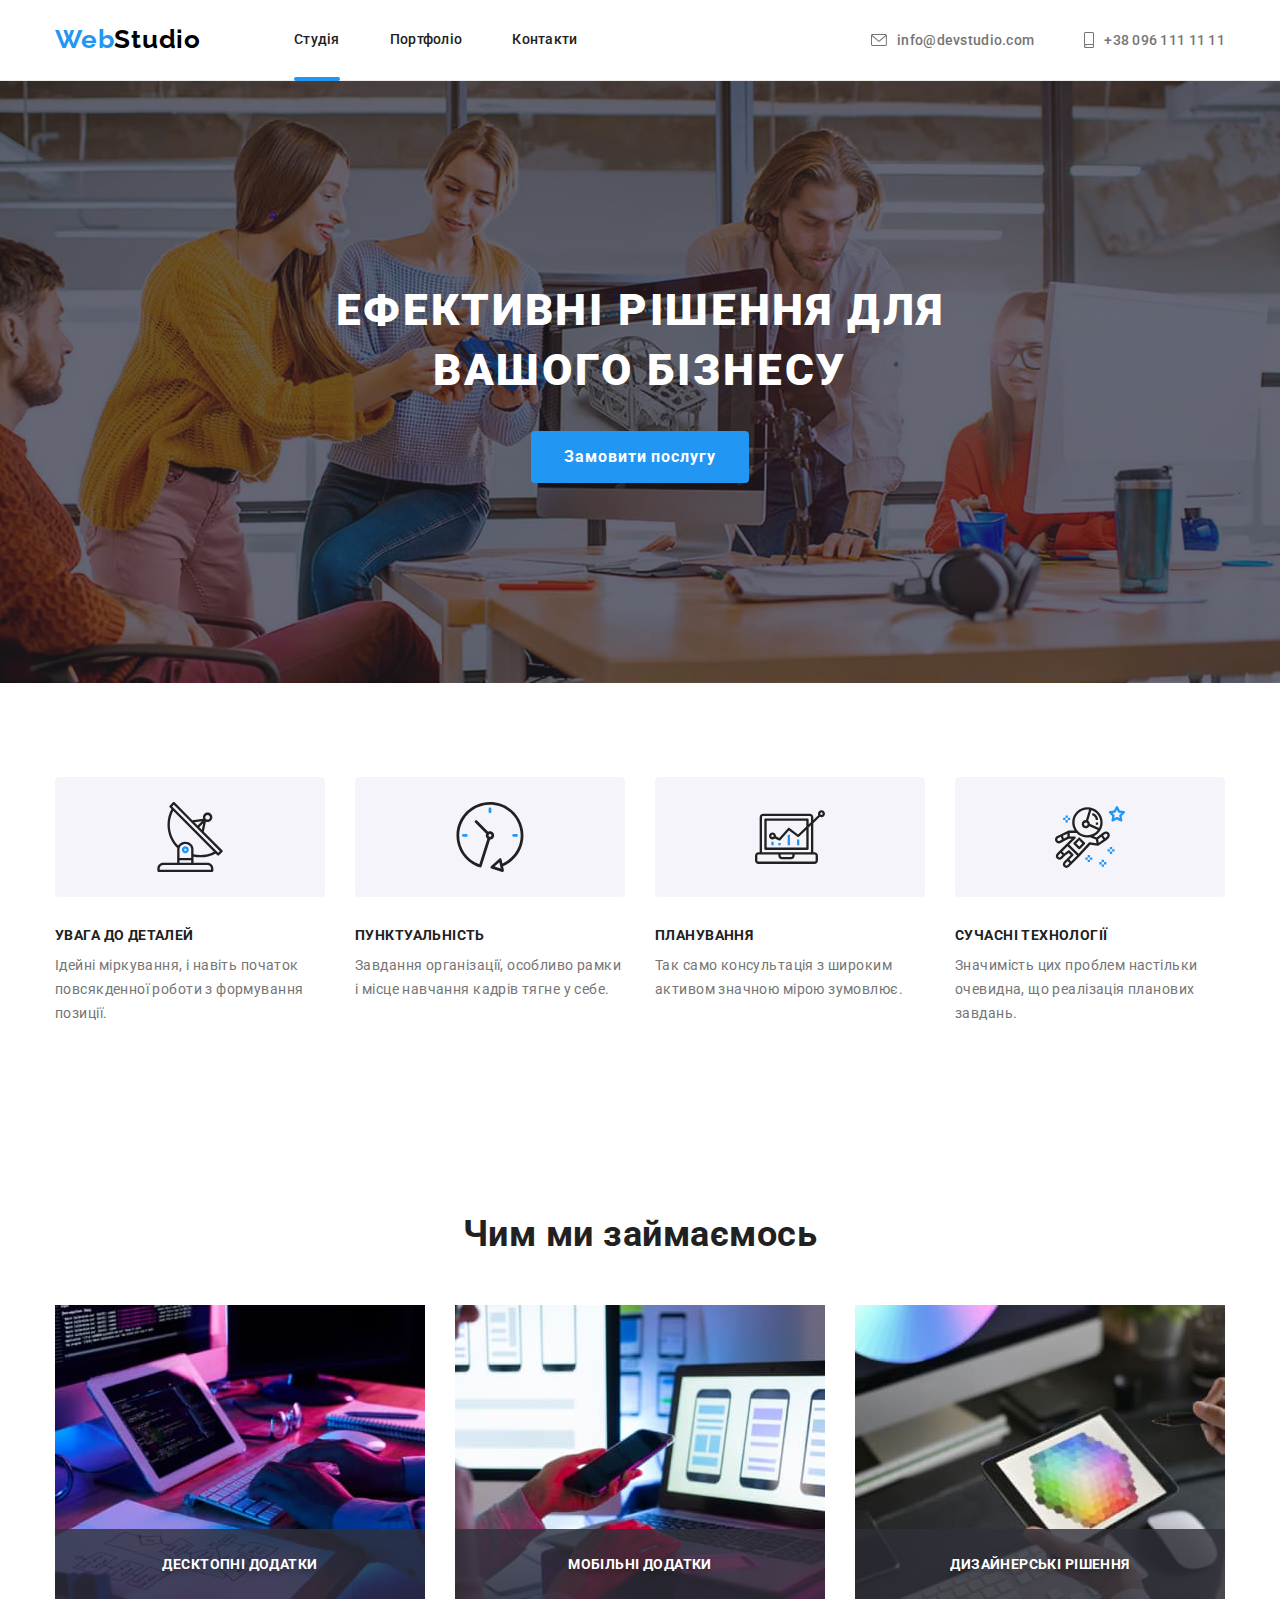
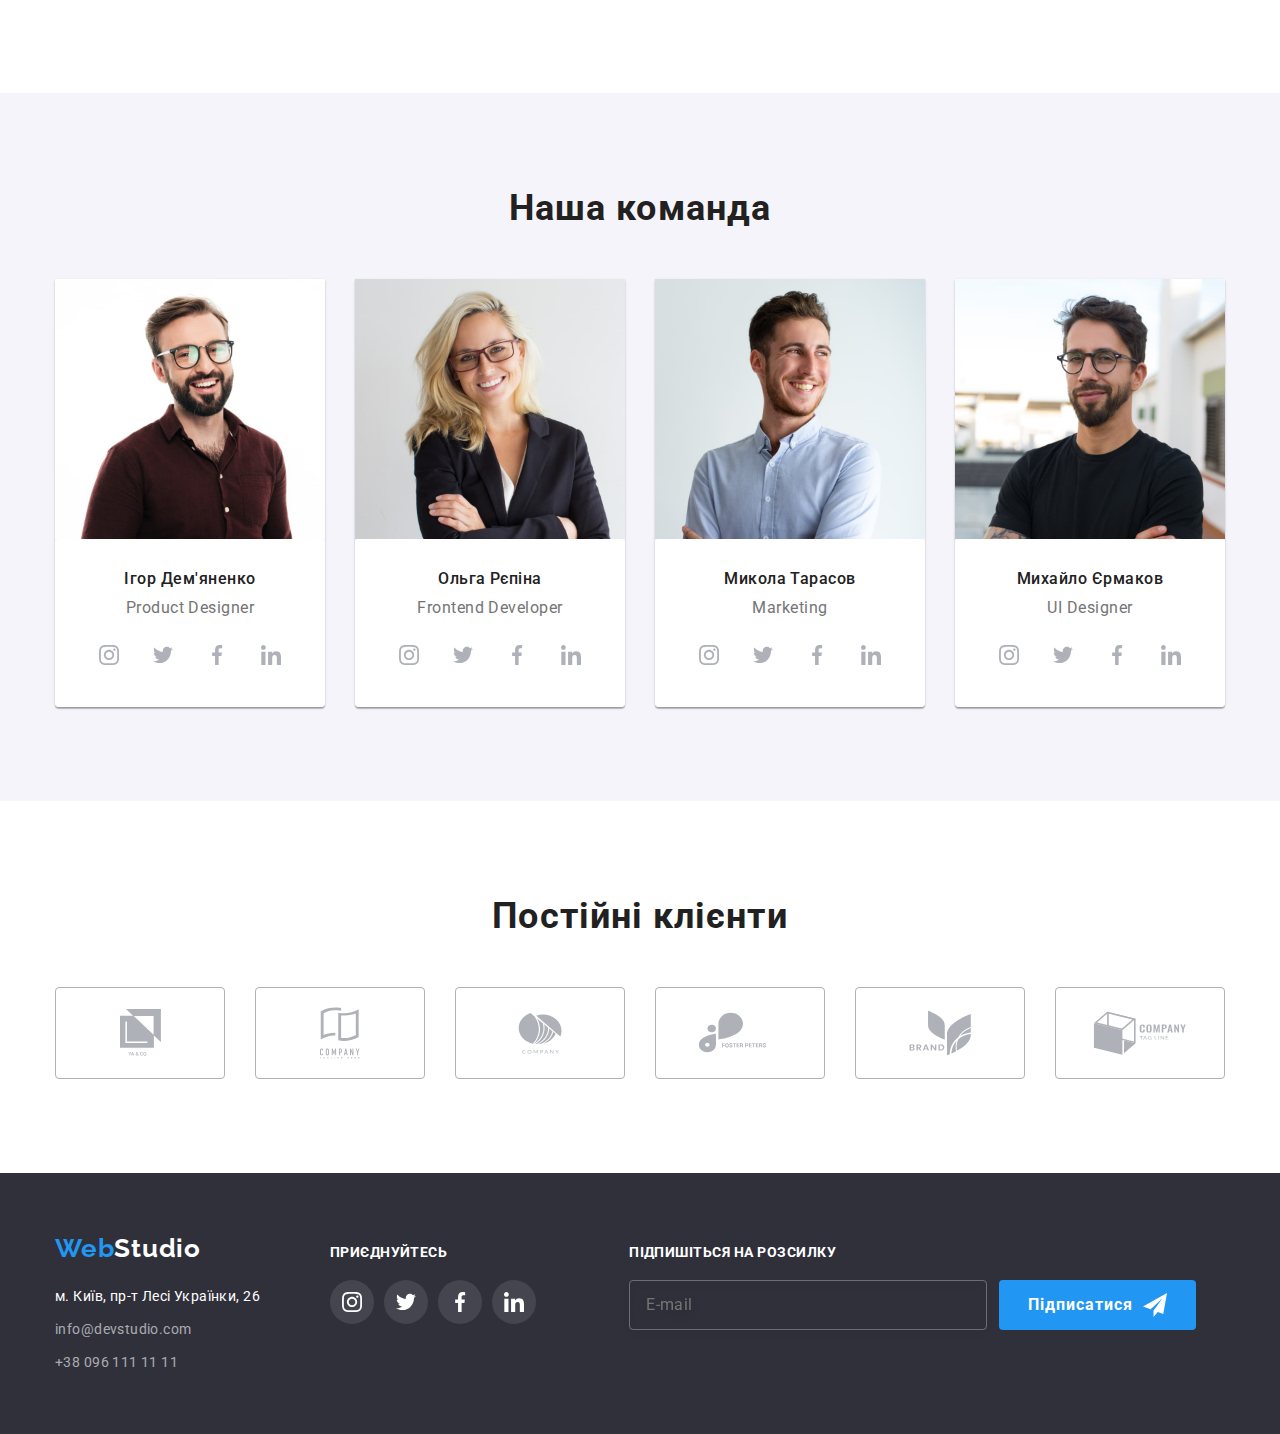
==== index.html @ eb8cddb6 "commit" ====
<!DOCTYPE html>
<html lang="uk">
  <head>
    <meta charset="UTF-8" />
    <meta name="description" content="Ефективні рішення для вашого бізнесу" />
    <meta http-equiv="X-UA-Compatible" content="IE=edge" />
    <title>Web Studio (Verion 2.1)</title>
    <!-- Шрифти -->
    <link rel="preconnect" href="https://fonts.googleapis.com" />
    <link rel="preconnect" href="https://fonts.gstatic.com" crossorigin />
    <link
      href="https://fonts.googleapis.com/css2?family=Raleway:wght@700&family=Roboto:wght@400;500;700;900&display=swap"
      rel="stylesheet"
    />
    <!--Нормалізатор-->
    <link
      rel="stylesheet"
      href="https://cdnjs.cloudflare.com/ajax/libs/modern-normalize/1.1.0/modern-normalize.min.css"
    />
    <!-- Стилі -->
    <link rel="stylesheet" href="./css/main.min.css" />
    <link rel="stylesheet" href="./css/styles.css" />
  </head>
  <body>
    <!--Шапка сайту header-->

    <header class="header">
      <div class="header__container container">
        <a class="header__logo logo" href="./index.html"
          >Web<span class="logo__dark">Studio</span></a
        >
        <nav class="nav">
          <ul class="nav__list list">
            <!--Посилання для переходу на інші сторінки нашого сайту-->
            <li class="nav__item">
              <a class="nav__link nav__link--active" href="./index.html">Студія</a>
            </li>
            <li class="nav__item">
              <a class="nav__link" href="./portfolio.html">Портфоліо</a>
            </li>
            <li class="nav__item"><a class="nav__link" href="">Контакти</a></li>
          </ul>
        </nav>

        <ul class="contacts">
          <li class="contacts__item">
            <a class="contacts__link" href="mailto:info@devstudio.com">
              <svg class="contacts__icon" width="16" height="12">
                <use href="./images/icons.svg#icon-header-letter"></use>
              </svg>
              info@devstudio.com
            </a>
          </li>
          <li class="contacts__item">
            <a class="contacts__link" href="tel:+380961111111">
              <svg class="contacts__icon" width="10" height="16">
                <use href="./images/icons.svg#icon-header-smartphone"></use>
              </svg>
              +38 096 111 11 11</a
            >
          </li>
        </ul>
      </div>
    </header>

    <!--Основний контент-->
    <main class="main">
      <!--Заголовок-->
      <section class="hero">
        <div class="hero__container container">
          <h1 class="hero__title">Ефективні рішення для вашого бізнесу</h1>
          <button class="button" type="button" data-modal-open>Замовити послугу</button>
        </div>
      </section>
      <!--Особливості-->
      <section class="specials section">
        <div class="container">
          <h2 class="visually-hidden">Особливсоті команди</h2>
          <ul class="specials__list list">
            <li class="specials__item">
              <div class="specials__thumb">
                <svg class="specials__icon" width="70px" height="70px">
                  <use href="./images/icons.svg#icon-skills-antenna"></use>
                </svg>
              </div>
              <h3 class="specials__title">Увага до деталей</h3>
              <p class="specials__text">
                Ідейні міркування, і навіть початок повсякденної роботи з формування позиції.
              </p>
            </li>
            <li class="specials__item">
              <div class="specials__thumb">
                <svg class="specials__icon" width="70" height="70">
                  <use href="./images/icons.svg#icon-skills-clock"></use>
                </svg>
              </div>
              <h3 class="specials__title">Пунктуальність</h3>
              <p class="specials__text">
                Завдання організації, особливо рамки і місце навчання кадрів тягне у себе.
              </p>
            </li>
            <li class="specials__item">
              <div class="specials__thumb">
                <svg class="specials__icon" width="70" height="70">
                  <use href="./images/icons.svg#icon-skills-diagram"></use>
                </svg>
              </div>
              <h3 class="specials__title">Планування</h3>
              <p class="specials__text">
                Так само консультація з широким активом значною мірою зумовлює.
              </p>
            </li>
            <li class="specials__item">
              <div class="specials__thumb">
                <svg class="specials__icon" width="70" height="70">
                  <use href="./images/icons.svg#icon-skills-astronaut"></use>
                </svg>
              </div>
              <h3 class="specials__title">Сучасні технології</h3>
              <p class="specials__text">
                Значимість цих проблем настільки очевидна, що реалізація планових завдань.
              </p>
            </li>
          </ul>
        </div>
      </section>
      <!--Чим ми займаємось-->
      <section class="work section">
        <div class="container">
          <h2 class="work__title">Чим ми займаємось</h2>
          <ul class="work__list list">
            <li class="work__item">
              <div class="item__title-box">
                <img
                  src="images/img1.jpg"
                  alt="Ipad Air з клавіатурою на сірому дерев'яному столі"
                  width="370"
                  height="294"
                />
                <h3 class="work__item-title">десктопні додатки</h3>
              </div>
            </li>
            <li class="work__item">
              <div class="item__title-box">
                <img
                  src="images/img2.jpg"
                  alt="Iphone в руці та ноутбук на столі"
                  width="370"
                  height="294"
                />
                <h3 class="work__item-title">мобільні додатки</h3>
              </div>
            </li>
            <li class="work__item">
              <div class="item__title-box">
                <img
                  src="images/img3.jpg"
                  alt="Ipad в руці з кольоровою картинкою"
                  width="370"
                  height="294"
                />
                <h3 class="work__item-title">дизайнерські рішення</h3>
              </div>
            </li>
          </ul>
        </div>
      </section>

      <!--Наша команда-->

      <section class="team section">
        <div class="team__content container">
          <h2 class="team__title">Наша команда</h2>
          <ul class="team__items list">
            <li class="team__item">
              <img
                class="team__item-img"
                src="images/img4.jpg"
                alt="Чоловік в окулярах посміхається"
                width="270"
                height="260"
              />
              <div class="team__item-description">
                <h3 class="team__item-title">Ігор Дем'яненко</h3>
                <p class="team__item-text">Product Designer</p>
                <ul class="socials list">
                  <li class="socials__item">
                    <a class="socials__link" href="">
                      <svg class="socials__icon" width="20" height="20">
                        <use href="./images/icons.svg#icon-cmnd-instagram"></use>
                      </svg>
                    </a>
                  </li>
                  <li class="socials__item">
                    <a class="socials__link" href="">
                      <svg class="socials__icon" width="20" height="20">
                        <use href="./images/icons.svg#icon-cmnd-twitter"></use>
                      </svg>
                    </a>
                  </li>
                  <li class="socials__item">
                    <a class="socials__link" href="">
                      <svg class="socials__icon" width="20" height="20">
                        <use href="./images/icons.svg#icon-cmnd-facebook"></use>
                      </svg>
                    </a>
                  </li>
                  <li class="socials__item">
                    <a class="socials__link" href="">
                      <svg class="socials__icon" width="20" height="20">
                        <use href="./images/icons.svg#icon-cmnd-linkedin"></use>
                      </svg>
                    </a>
                  </li>
                </ul>
              </div>
            </li>

            <li class="team__item">
              <img
                class="team__item-img"
                src="images/img5.jpg"
                alt="Світловолоса жінка в окулярах посміхається"
                width="270"
                height="260"
              />
              <div class="team__item-description">
                <h3 class="team__item-title">Ольга Рєпіна</h3>
                <p class="team__item-text">Frontend Developer</p>
                <ul class="socials list">
                  <li class="socials__item">
                    <a class="socials__link" href="">
                      <svg class="socials__icon" width="20" height="20">
                        <use href="./images/icons.svg#icon-cmnd-instagram"></use>
                      </svg>
                    </a>
                  </li>
                  <li class="socials__item">
                    <a class="socials__link" href="">
                      <svg class="socials__icon" width="20" height="20">
                        <use href="./images/icons.svg#icon-cmnd-twitter"></use>
                      </svg>
                    </a>
                  </li>
                  <li class="socials__item">
                    <a class="socials__link" href="">
                      <svg class="socials__icon" width="20" height="20">
                        <use href="./images/icons.svg#icon-cmnd-facebook"></use>
                      </svg>
                    </a>
                  </li>
                  <li class="socials__item">
                    <a class="socials__link" href="">
                      <svg class="socials__icon" width="20" height="20">
                        <use href="./images/icons.svg#icon-cmnd-linkedin"></use>
                      </svg>
                    </a>
                  </li>
                </ul>
              </div>
            </li>
            <li class="team__item">
              <img
                class="team__item-img"
                src="images/img6.jpg"
                alt="Чоловік в голубій сорочці посміхається"
                width="270"
                height="260"
              />
              <div class="team__item-description">
                <h3 class="team__item-title">Микола Тарасов</h3>
                <p class="team__item-text">Marketing</p>
                <ul class="socials list">
                  <li class="socials__item">
                    <a class="socials__link" href="">
                      <svg class="socials__icon" width="20" height="20">
                        <use href="./images/icons.svg#icon-cmnd-instagram"></use>
                      </svg>
                    </a>
                  </li>
                  <li class="socials__item">
                    <a class="socials__link" href="">
                      <svg class="socials__icon" width="20" height="20">
                        <use href="./images/icons.svg#icon-cmnd-twitter"></use>
                      </svg>
                    </a>
                  </li>
                  <li class="socials__item">
                    <a class="socials__link" href="">
                      <svg class="socials__icon" width="20" height="20">
                        <use href="./images/icons.svg#icon-cmnd-facebook"></use>
                      </svg>
                    </a>
                  </li>
                  <li class="socials__item">
                    <a class="socials__link" href="">
                      <svg class="socials__icon" width="20" height="20">
                        <use href="./images/icons.svg#icon-cmnd-linkedin"></use>
                      </svg>
                    </a>
                  </li>
                </ul>
              </div>
            </li>
            <li class="team__item">
              <img
                class="team__item-img"
                src="images/img7.jpg"
                alt="Чоловік з бродою в темній футболці посміхається"
                width="270"
                height="260"
              />
              <div class="team__item-description">
                <h3 class="team__item-title">Михайло Єрмаков</h3>
                <p class="team__item-text">UI Designer</p>
                <ul class="socials list">
                  <li class="socials__item">
                    <a class="socials__link" href="">
                      <svg class="socials__icon" width="20" height="20">
                        <use href="./images/icons.svg#icon-cmnd-instagram"></use>
                      </svg>
                    </a>
                  </li>
                  <li class="socials__item">
                    <a class="socials__link" href="">
                      <svg class="socials__icon" width="20" height="20">
                        <use href="./images/icons.svg#icon-cmnd-twitter"></use>
                      </svg>
                    </a>
                  </li>
                  <li class="socials__item">
                    <a class="socials__link" href="">
                      <svg class="socials__icon" width="20" height="20">
                        <use href="./images/icons.svg#icon-cmnd-facebook"></use>
                      </svg>
                    </a>
                  </li>
                  <li class="socials__item">
                    <a class="socials__link" href="">
                      <svg class="socials__icon" width="20" height="20">
                        <use href="./images/icons.svg#icon-cmnd-linkedin"></use>
                      </svg>
                    </a>
                  </li>
                </ul>
              </div>
            </li>
          </ul>
        </div>
      </section>
      <!-- постійні клієнти -->
      <section class="clients section">
        <div class="clients__content container">
          <h2 class="clients__title">Постійні клієнти</h2>
          <ul class="clients__list list">
            <li class="clients__item">
              <a class="client-link" href="">
                <svg class="clients-list__icon" width="41" height="47">
                  <use href="./images/icons.svg#icon-group-clients1"></use>
                </svg>
              </a>
            </li>
            <li class="clients-item">
              <a class="client-link" href="">
                <svg class="clients-list__icon" width="40" height="52">
                  <use href="./images/icons.svg#icon-group-clients2"></use>
                </svg>
              </a>
            </li>
            <li class="clients-item">
              <a class="client-link" href="">
                <svg class="clients-list__icon" width="44" height="42">
                  <use href="./images/icons.svg#icon-group-clients3"></use>
                </svg>
              </a>
            </li>
            <li class="clients-item">
              <a class="client-link" href="">
                <svg class="clients-list__icon" width="85" height="41">
                  <use href="./images/icons.svg#icon-group-clients4"></use>
                </svg>
              </a>
            </li>
            <li class="clients-item">
              <a class="client-link" href="">
                <svg class="clients-list__icon" width="63" height="46">
                  <use href="./images/icons.svg#icon-group-clients5"></use>
                </svg>
              </a>
            </li>
            <li class="clients-item">
              <a class="client-link" href="">
                <svg class="clients-list__icon" width="94" height="44">
                  <use href="./images/icons.svg#icon-group-clients6"></use>
                </svg>
              </a>
            </li>
          </ul>
        </div>
      </section>
    </main>

    <!-- Footer Нижня частина  -->

    <footer class="footer">
      <div class="footer_wrapper container">
        <div class="footer__content">
          <a class="footer__logo logo" href="./index.html"
            >Web<span class="logo__white">Studio</span></a
          >
          <address class="footer__adress">
            <ul class="footer__address-list list">
              <li class="footer__address-item">
                <a
                  class="footer__address-link accent"
                  href="https://goo.gl/maps/pMzpVghWTdphN7kk7"
                  target="_blank"
                  rel="noopener noreferrer"
                  >м. Київ, пр-т Лесі Українки, 26
                </a>
              </li>
              <li class="footer__address-item">
                <a class="footer__address-link" href="mailto:info@devstudio.com"
                  >info@devstudio.com</a
                >
              </li>
              <li class="footer__address-item">
                <a class="footer__address-link" href="tel:+380961111111">+38 096 111 11 11</a>
              </li>
            </ul>
          </address>
        </div>
        <div class="footer__socials">
          <p class="footer__socials-title">Приєднуйтесь</p>
          <ul class="socials list">
            <li class="socials__item">
              <a class="socials__link socials__link--secondary" href="">
                <svg class="socials__icon" width="20" height="20">
                  <use href="./images/icons.svg#icon-cmnd-instagram"></use>
                </svg>
              </a>
            </li>
            <li class="socials__item">
              <a class="socials__link socials__link--secondary" href="">
                <svg class="socials__icon" width="20" height="20">
                  <use href="./images/icons.svg#icon-cmnd-twitter"></use>
                </svg>
              </a>
            </li>
            <li class="socials__item">
              <a class="socials__link socials__link--secondary" href="">
                <svg class="socials__icon" width="20" height="20">
                  <use href="./images/icons.svg#icon-cmnd-facebook"></use>
                </svg>
              </a>
            </li>
            <li class="socials__item">
              <a class="socials__link socials__link--secondary" href="">
                <svg class="socials__icon" width="20" height="20">
                  <use href="./images/icons.svg#icon-cmnd-linkedin"></use>
                </svg>
              </a>
            </li>
          </ul>
        </div>

        <!-- кнопка підписатися -->

        <form class="subscribe__form" action="#">
          <p class="subscribe__form-title">Підпишіться на розсилку</p>
          <div class="subscribe__form-field">
            <input
              id="footer-subscribe-email"
              class="subscribe__form-input"
              type="email"
              name="subscribe-email"
              placeholder="E-mail"
              required
            />
            <button class="subscribe__form-btn" type="submit">
              Підписатися
              <svg class="btn__send" width="24" height="24">
                <use href="./images/icons.svg#icon-icon-send"></use>
              </svg>
            </button>
          </div>
        </form>
      </div>
    </footer>

    <!-- Modal + Backdrop -->

    <div class="backdrop is-hidden" data-modal>
      <div class="modal">
        <button type="button" class="modal-close-button" data-modal-close>
          <svg class="close-modal-icon" width="11" height="11">
            <use href="./images/icons.svg#icon-close-black"></use>
          </svg>
        </button>

        <!--Form registration-->
        <form class="registration-form" name="registration-form" autocomplete="on">
          <strong class="modal__form-title">Залиште свої дані, ми вам передзвонимо</strong>
          <div class="form-items" role="group">
            <label class="form-field">
              <span class="form-label">Ім'я</span>
              <input class="form-input" type="text" name="user-name" required />
              <svg class="form-icon" width="18" height="18">
                <use href="./images/icons.svg#icon-email-black"></use>
              </svg>
            </label>
            <label class="form-field">
              <span class="form-label">Телефон</span>
              <input class="form-input" type="text" name="user-phone" required />
              <svg class="form-icon" width="18" height="18">
                <use href="./images/icons.svg#icon-phone-black"></use>
              </svg>
            </label>
            <label class="form-field">
              <span class="form-label">Пошта</span>
              <input class="form-input" type="email" name="user-mail" required />
              <svg class="form-icon" width="18" height="18">
                <use href="./images/icons.svg#icon-person-black"></use>
              </svg>
            </label>
            <label class="form-field">
              <span class="form-label">Коментар</span>
              <textarea
                class="form-message"
                name="user-message"
                rows="6"
                placeholder="Введіть текст"
              ></textarea>
            </label>
          </div>

          <label class="form-agreement">
            <input class="form-checkbox" type="checkbox" />
            <svg class="form-checkbox-icon" width="16" height="16">
              <use class="form-icon-unchecked" href="./images/icons.svg#icon-unchecked"></use>
              <use class="form-icon-checked" href="./images/icons.svg#icon-checked"></use>
            </svg>
            <span class="form-agreement-text"
              >Погоджуюся з розсилкою та приймаю
              <a class="form-agreement-link" href="">Умови договору</a>
            </span>
          </label>

          <button class="form-btn" type="submit">Відправити</button>
        </form>
      </div>
    </div>
    <script src="./js/modal.js"></script>
  </body>
</html>
---- css/main.min.css ----
:root{--primary-text-color: #212121;--secondary-text-color: rgb(117, 117, 117);--white-text-color: #ffffff;--accent-color: rgb(33, 150, 243);--black-logo-color: #000000;--footer-text-color: rgba(255, 255, 255, 0.6);--white-background-color: #ffffff;--head-background-color: #2f303a;--team-background-color: #f5f4fa}.visually-hidden{position:absolute;width:1px;height:1px;margin:-1px;border:0;padding:0;white-space:nowrap;-webkit-clip-path:inset(100%);clip-path:inset(100%);clip:rect(0 0 0 0);overflow:hidden}body{font-family:"Roboto";font-style:normal;letter-spacing:.03em;background-color:var(--white-background-color);color:var(--primary-text-color)}.container{max-width:1200px;padding-left:15px;padding-right:15px;margin-left:auto;margin-right:auto}h1,h2,h3,h4,h5,h6,p{margin:0}ul{list-style:none}a{text-decoration:none}.button,.inlist-button-pholio{cursor:pointer}img{display:block}input,textarea{outline:rgba(0,0,0,0)}.list{margin:0;padding:0;list-style:none}.logo{font-family:"Raleway";font-style:normal;font-weight:700;font-size:26px;line-height:31px;letter-spacing:.03em;color:var(--accent-color)}.logo__dark{color:var(--black-logo-color)}.logo__white{color:var(--white-text-color)}.backdrop{position:fixed;top:0;left:0;width:100%;height:100%;background-color:rgba(0,0,0,.2);opacity:1;-webkit-transition:opacity 250ms cubic-bezier(0.4, 0, 0.2, 1);transition:opacity 250ms cubic-bezier(0.4, 0, 0.2, 1)}.backdrop.is-hidden{opacity:0;pointer-events:none}.backdrop.is-hidden .modal{-webkit-transform:translate(-50%, -50%) scale(1.2);transform:translate(-50%, -50%) scale(1.2)}.modal{position:relative;top:50%;left:50%;border-radius:4px;padding:40px;width:528px;min-height:581px;background-color:var(--white-background-color);-webkit-transform:translate(-50%, -50%) scale(1);transform:translate(-50%, -50%) scale(1);-webkit-transition:-webkit-transform 250ms cubic-bezier(0.4, 0, 0.2, 1);transition:-webkit-transform 250ms cubic-bezier(0.4, 0, 0.2, 1);transition:transform 250ms cubic-bezier(0.4, 0, 0.2, 1);transition:transform 250ms cubic-bezier(0.4, 0, 0.2, 1), -webkit-transform 250ms cubic-bezier(0.4, 0, 0.2, 1)}.modal-close-button{position:absolute;display:-webkit-box;display:-ms-flexbox;display:flex;-webkit-box-align:center;-ms-flex-align:center;align-items:center;-webkit-box-pack:center;-ms-flex-pack:center;justify-content:center;right:8px;top:8px;border-radius:50%;border:1px solid rgba(0,0,0,.1);background-color:rgba(0,0,0,0);width:30px;height:30px;cursor:pointer}.modal-close-button:hover,.modal-close-button:focus{fill:var(--accent-color)}.modal__form-title{display:block;margin-left:auto;margin-right:auto;margin-bottom:12px;font-weight:700;font-size:20px;line-height:23px;text-align:center;letter-spacing:.03em;color:#212121}.form-items{margin-bottom:20px}.form-field{display:block}.form-field{position:relative;display:block}.form-field:not(:last-child){margin-bottom:10px}.form-label{display:block;margin-bottom:4px;color:var(--secondary-text-color);font-size:12px;line-height:14px;letter-spacing:.01em}.form-input{width:100%;height:40px;padding-left:42px;padding-right:42px;border:1px solid rgba(33,33,33,.2);border-radius:4px;-webkit-transition:border 250ms cubic-bezier(0.4, 0, 0.2, 1);transition:border 250ms cubic-bezier(0.4, 0, 0.2, 1)}.form-input:focus{border-color:var(--accent-color)}.form-icon{-webkit-transition:250ms cubic-bezier(0.4, 0, 0.2, 1);transition:250ms cubic-bezier(0.4, 0, 0.2, 1)}.form-input:focus+.form-icon{fill:var(--accent-color)}.form-icon{position:absolute;bottom:11px;left:12px}.form-message{width:100%;height:120px;padding:12px 16px;font-size:12px;line-height:14px;letter-spacing:.01em;border:1px solid rgba(33,33,33,.2);border-radius:4px;resize:none;-webkit-transition:border 250ms cubic-bezier(0.4, 0, 0.2, 1);transition:border 250ms cubic-bezier(0.4, 0, 0.2, 1)}.form-message::-webkit-input-placeholder{font-size:12px;line-height:14px;letter-spacing:.01em;color:rgba(117,117,117,.5)}.form-message::-moz-placeholder{font-size:12px;line-height:14px;letter-spacing:.01em;color:rgba(117,117,117,.5)}.form-message:-ms-input-placeholder{font-size:12px;line-height:14px;letter-spacing:.01em;color:rgba(117,117,117,.5)}.form-message::-ms-input-placeholder{font-size:12px;line-height:14px;letter-spacing:.01em;color:rgba(117,117,117,.5)}.form-message::placeholder{font-size:12px;line-height:14px;letter-spacing:.01em;color:rgba(117,117,117,.5)}.form-message:focus{border-color:var(--accent-color)}.form-agreement{display:-webkit-box;display:-ms-flexbox;display:flex;-webkit-box-align:center;-ms-flex-align:center;align-items:center;-webkit-box-pack:center;-ms-flex-pack:center;justify-content:center;gap:8px;margin-bottom:30px}.form-btn{display:block;min-width:200px;padding-top:10px;padding-bottom:10px;margin-left:auto;margin-right:auto;font-weight:700;font-size:16px;line-height:30px;letter-spacing:.06em;color:var(--white-text-color);border:none;background-color:var(--accent-color);border-radius:4px;cursor:pointer;-webkit-transition:background-color 250ms cubic-bezier(0.4, 0, 0.2, 1),-webkit-box-shadow 250ms cubic-bezier(0.4, 0, 0.2, 1);transition:background-color 250ms cubic-bezier(0.4, 0, 0.2, 1),-webkit-box-shadow 250ms cubic-bezier(0.4, 0, 0.2, 1);transition:background-color 250ms cubic-bezier(0.4, 0, 0.2, 1),box-shadow 250ms cubic-bezier(0.4, 0, 0.2, 1);transition:background-color 250ms cubic-bezier(0.4, 0, 0.2, 1),box-shadow 250ms cubic-bezier(0.4, 0, 0.2, 1),-webkit-box-shadow 250ms cubic-bezier(0.4, 0, 0.2, 1)}.form-btn:hover,.form-btn:focus{background-color:#188ce8;-webkit-box-shadow:0px 4px 4px rgba(0,0,0,.15);box-shadow:0px 4px 4px rgba(0,0,0,.15)}.form-checkbox{position:absolute;opacity:0;-webkit-transform:scale(0);transform:scale(0)}.form-icon-unchecked{-webkit-transition:opacity 250ms cubic-bezier(0.4, 0, 0.2, 1);transition:opacity 250ms cubic-bezier(0.4, 0, 0.2, 1)}.form-checkbox:checked+.form-checkbox-icon .form-icon-unchecked{opacity:0}.form-icon-checked{opacity:0;background:rgba(0,0,0,0);-webkit-transition:opacity 250ms cubic-bezier(0.4, 0, 0.2, 1);transition:opacity 250ms cubic-bezier(0.4, 0, 0.2, 1)}.form-checkbox:checked+.form-checkbox-icon .form-icon-checked{opacity:1;fill:var(--accent-color)}.form-agreement-text{font-size:14px;line-height:24px;letter-spacing:.03em;color:#757575;-webkit-user-select:none;-moz-user-select:none;-ms-user-select:none;user-select:none}.form-agreement-link{text-decoration:underline;text-underline-position:under;color:var(--accent-color)}.button{display:-webkit-box;display:-ms-flexbox;display:flex;-webkit-box-align:center;-ms-flex-align:center;align-items:center;text-align:center;font-weight:700;font-size:16px;line-height:30px;letter-spacing:.06em;background-color:var(--accent-color);color:var(--white-text-color);border:1px solid rgba(0,0,0,0);border-radius:4px;padding:10px 32px;margin:auto;-webkit-transition:background-color 250ms cubic-bezier(0.4, 0, 0.2, 1),color 250ms cubic-bezier(0.4, 0, 0.2, 1);transition:background-color 250ms cubic-bezier(0.4, 0, 0.2, 1),color 250ms cubic-bezier(0.4, 0, 0.2, 1)}.button:hover,.button:focus{background-color:#188ce8;color:var(--white-text-color)}.inlist-button-pholio{margin:auto;padding:6px 22px;font-weight:500;font-size:16px;line-height:26px;text-align:center;letter-spacing:.03em;background-color:var(--team-background-color);color:var(--primary-text-color);border:1px solid rgba(0,0,0,0);border-radius:4px;-webkit-transition:background-color 250ms cubic-bezier(0.4, 0, 0.2, 1),color 250ms cubic-bezier(0.4, 0, 0.2, 1),-webkit-box-shadow 250ms cubic-bezier(0.4, 0, 0.2, 1);transition:background-color 250ms cubic-bezier(0.4, 0, 0.2, 1),color 250ms cubic-bezier(0.4, 0, 0.2, 1),-webkit-box-shadow 250ms cubic-bezier(0.4, 0, 0.2, 1);transition:background-color 250ms cubic-bezier(0.4, 0, 0.2, 1),color 250ms cubic-bezier(0.4, 0, 0.2, 1),box-shadow 250ms cubic-bezier(0.4, 0, 0.2, 1);transition:background-color 250ms cubic-bezier(0.4, 0, 0.2, 1),color 250ms cubic-bezier(0.4, 0, 0.2, 1),box-shadow 250ms cubic-bezier(0.4, 0, 0.2, 1),-webkit-box-shadow 250ms cubic-bezier(0.4, 0, 0.2, 1)}.inlist-button-pholio:hover,.inlist-button-pholio:focus{background-color:var(--accent-color);color:var(--white-text-color);-webkit-box-shadow:0px 3px 1px rgba(0,0,0,.1),0px 1px 2px rgba(0,0,0,.08),0px 2px 2px rgba(0,0,0,.12);box-shadow:0px 3px 1px rgba(0,0,0,.1),0px 1px 2px rgba(0,0,0,.08),0px 2px 2px rgba(0,0,0,.12)}.nav{display:-webkit-box;display:-ms-flexbox;display:flex;-webkit-box-align:center;-ms-flex-align:center;align-items:center;font-weight:500;font-size:14px;line-height:1.14;letter-spacing:.02em;color:var(--primary-text-color)}.nav__list{display:-webkit-box;display:-ms-flexbox;display:flex;-webkit-box-align:center;-ms-flex-align:center;align-items:center;margin-left:93px}.nav__link{position:relative;font-weight:500;font-size:14px;line-height:1.14;letter-spacing:.02em;color:var(--primary-text-color);-webkit-transition:color 250ms cubic-bezier(0.4, 0, 0.2, 1);transition:color 250ms cubic-bezier(0.4, 0, 0.2, 1)}.nav__list .nav__item:not(:last-child){margin-right:50px}.nav__list .nav__link{display:block;padding-top:32px;padding-bottom:32px}.contacts{display:-webkit-box;display:-ms-flexbox;display:flex;margin-left:auto}.contacts .contacts__link+.contacts__link{margin-left:50px}.contacts .contacts__item+.contacts__item{margin-left:50px}.nav__link.nav__link--active::after{position:absolute;display:block;content:"";width:100%;height:4px;border-radius:2px;bottom:-1px;background-color:var(--accent-color)}.contacts__link{display:-webkit-box;display:-ms-flexbox;display:flex;font-weight:500;font-size:14px;line-height:16px;letter-spacing:.02em;-webkit-box-align:center;-ms-flex-align:center;align-items:center;color:var(--secondary-text-color);-webkit-transition:color 250ms cubic-bezier(0.4, 0, 0.2, 1);transition:color 250ms cubic-bezier(0.4, 0, 0.2, 1)}.contacts__icon{margin-right:10px;fill:currentColor}.nav__link:hover,.nav__link:focus,.contacts__link:hover,.contacts__link:focus,.nav__item:hover,.nav__item:focus{color:var(--accent-color)}.nav__item .nav__link--active:visited{color:var(--accent-color)}.socials{display:-webkit-box;display:-ms-flexbox;display:flex;-webkit-box-pack:center;-ms-flex-pack:center;justify-content:center;-webkit-box-align:center;-ms-flex-align:center;align-items:center;gap:10px}.socials__item{width:44px;height:44px}.socials__link{width:100%;height:100%;display:-webkit-box;display:-ms-flexbox;display:flex;-webkit-box-align:center;-ms-flex-align:center;align-items:center;-webkit-box-pack:center;-ms-flex-pack:center;justify-content:center;border-radius:50%;color:#afb1b8;-webkit-transition:background-color 250ms cubic-bezier(0.4, 0, 0.2, 1),color 250ms cubic-bezier(0.4, 0, 0.2, 1);transition:background-color 250ms cubic-bezier(0.4, 0, 0.2, 1),color 250ms cubic-bezier(0.4, 0, 0.2, 1)}.socials__link:hover,.socials__link:focus{color:var(--white-text-color);background-color:var(--accent-color)}.socials__icon{fill:currentColor}.socials__link--secondary{color:var(--white-text-color);background-color:rgba(255,255,255,.1);-webkit-transition:background-color 250ms cubic-bezier(0.4, 0, 0.2, 1),color 250ms cubic-bezier(0.4, 0, 0.2, 1);transition:background-color 250ms cubic-bezier(0.4, 0, 0.2, 1),color 250ms cubic-bezier(0.4, 0, 0.2, 1)}.subscribe__form{margin-left:93px}.subscribe__form-title{display:block;margin-bottom:20px;text-transform:uppercase;font-weight:700;font-size:14px;line-height:1.17;color:var(--white-text-color)}.subscribe__form-field{display:-webkit-box;display:-ms-flexbox;display:flex}.subscribe__form-input{padding:0;padding-left:16px;width:358px;color:rgba(255,255,255,.6);font-size:16px;line-height:1.25;letter-spacing:.03em;background-color:rgba(0,0,0,0);border:1px solid rgba(255,255,255,.3);-webkit-filter:drop-shadow(0px 4px 4px rgba(0, 0, 0, 0.15));filter:drop-shadow(0px 4px 4px rgba(0, 0, 0, 0.15));border-radius:4px;-webkit-transition:border-color 250ms cubic-bezier(0.4, 0, 0.2, 1);transition:border-color 250ms cubic-bezier(0.4, 0, 0.2, 1)}.subscribe__form-input:focus,.subscribe__form-input:focus-visible{border-color:var(--accent-color);outline:var(--accent-color)}.subscribe__form-btn{display:-webkit-box;display:-ms-flexbox;display:flex;-webkit-box-align:center;-ms-flex-align:center;align-items:center;padding:10px 29px;margin-left:12px;font-weight:700;font-size:16px;line-height:30px;letter-spacing:.06em;background-color:var(--accent-color);border:none;border-radius:4px;color:#fff;cursor:pointer;-webkit-transition:background-color 250ms cubic-bezier(0.4, 0, 0.2, 1),-webkit-box-shadow 250ms cubic-bezier(0.4, 0, 0.2, 1);transition:background-color 250ms cubic-bezier(0.4, 0, 0.2, 1),-webkit-box-shadow 250ms cubic-bezier(0.4, 0, 0.2, 1);transition:background-color 250ms cubic-bezier(0.4, 0, 0.2, 1),box-shadow 250ms cubic-bezier(0.4, 0, 0.2, 1);transition:background-color 250ms cubic-bezier(0.4, 0, 0.2, 1),box-shadow 250ms cubic-bezier(0.4, 0, 0.2, 1),-webkit-box-shadow 250ms cubic-bezier(0.4, 0, 0.2, 1)}.subscribe__form-btn:hover,.subscribe__form-btn:focus{background-color:#188ce8;-webkit-box-shadow:0px 4px 4px rgba(0,0,0,.15);box-shadow:0px 4px 4px rgba(0,0,0,.15)}.subscribe__form-btn>.btn__send{margin-left:10px;fill:currentColor}.header{border-bottom:1px solid #ececec}.header__container{display:-webkit-box;display:-ms-flexbox;display:flex;-webkit-box-align:center;-ms-flex-align:center;align-items:center}.hero{background-color:#2f303a;text-align:center;padding-top:200px;padding-bottom:200px;-webkit-box-align:center;-ms-flex-align:center;align-items:center;max-width:1600px;margin-left:auto;margin-right:auto;background-image:-webkit-gradient(linear, left top, right top, from(rgba(47, 48, 58, 0.4)), to(rgba(47, 48, 58, 0.4))),url(../images/imgh1backgr.jpg);background-image:linear-gradient(to right, rgba(47, 48, 58, 0.4), rgba(47, 48, 58, 0.4)),url(../images/imgh1backgr.jpg);background-repeat:no-repeat;background-size:cover;background-position:center}.hero__title{font-weight:900;font-size:44px;line-height:1.36;letter-spacing:.06em;text-transform:uppercase;color:var(--white-text-color);text-align:center;width:696px;margin-left:auto;margin-right:auto;margin-bottom:30px}.clients__title{font-weight:700;font-size:36px;line-height:42px;text-align:center;letter-spacing:.03em;margin-bottom:50px}.clients__list{display:-webkit-box;display:-ms-flexbox;display:flex;gap:30px;-webkit-box-align:center;-ms-flex-align:center;align-items:center}.clients-item{width:170px;height:92px}.client-link{display:-webkit-box;display:-ms-flexbox;display:flex;-webkit-box-align:center;-ms-flex-align:center;align-items:center;-webkit-box-pack:center;-ms-flex-pack:center;justify-content:center;background-position:center;background-repeat:no-repeat;width:170px;height:92px;border:1px solid #afb1b8;border-radius:4px;color:#afb1b8;-webkit-transition:background-color 250ms cubic-bezier(0.4, 0, 0.2, 1),color 250ms cubic-bezier(0.4, 0, 0.2, 1);transition:background-color 250ms cubic-bezier(0.4, 0, 0.2, 1),color 250ms cubic-bezier(0.4, 0, 0.2, 1)}.client-link:hover,.client-link:focus{color:var(--accent-color);border-color:var(--accent-color)}.clients-list__icon{fill:currentColor}.specials__list{display:-webkit-box;display:-ms-flexbox;display:flex;gap:30px}.specials__item{width:270px}.specials__thumb{display:-webkit-box;display:-ms-flexbox;display:flex;-webkit-box-align:center;-ms-flex-align:center;align-items:center;-webkit-box-pack:center;-ms-flex-pack:center;justify-content:center;-webkit-box-orient:vertical;-webkit-box-direction:normal;-ms-flex-direction:column;flex-direction:column;width:270px;height:120px;margin-bottom:30px;border-radius:4px;background-color:var(--team-background-color)}.specials__title{font-weight:700;font-size:14px;line-height:16px;letter-spacing:.03em;text-transform:uppercase;margin-bottom:10px}.specials__text{font-size:14px;line-height:24px;letter-spacing:.03em;color:var(--secondary-text-color)}.work{padding-top:0}.work__title{margin-bottom:50px;font-weight:700;font-size:36px;line-height:1.17;text-align:center;color:var(--primary-text-color)}.work__list{display:-webkit-box;display:-ms-flexbox;display:flex;gap:30px}.item__title-box{position:relative;display:-webkit-box;display:-ms-flexbox;display:flex;-webkit-box-pack:center;-ms-flex-pack:center;justify-content:center;-webkit-box-align:end;-ms-flex-align:end;align-items:flex-end}.work__item-title{display:-webkit-box;display:-ms-flexbox;display:flex;position:absolute;-webkit-box-pack:center;-ms-flex-pack:center;justify-content:center;font-weight:700;font-size:14px;line-height:16px;letter-spacing:.03em;text-transform:uppercase;color:#fff;text-shadow:0px 4px 4px rgba(0,0,0,.25);background-color:rgba(47,48,58,.8);width:100%;padding-top:27px;padding-bottom:27px}.team{background-color:var(--team-background-color)}.team__title{margin-bottom:50px;font-weight:700;font-size:36px;line-height:42px;text-align:center;letter-spacing:.03em;color:var(--primary-text-color)}.team__items{display:-webkit-box;display:-ms-flexbox;display:flex;gap:30px}.team__item{-webkit-box-shadow:0px 1px 3px rgba(0,0,0,.12),0px 1px 1px rgba(0,0,0,.14),0px 2px 1px rgba(0,0,0,.2);box-shadow:0px 1px 3px rgba(0,0,0,.12),0px 1px 1px rgba(0,0,0,.14),0px 2px 1px rgba(0,0,0,.2);border-radius:0px 0px 4px 4px}.team__item-description{background-color:var(--white-background-color);padding-top:30px;padding-bottom:30px;text-align:center;border-radius:4px}.team__item-title{margin-bottom:10px;font-weight:500;font-size:16px;line-height:19px;text-align:center;letter-spacing:.03em;color:var(--primary-text-color)}.team__item-text{font-size:16px;line-height:19px;text-align:center;letter-spacing:.03em;color:var(--secondary-text-color);margin-bottom:16px}.footer{background-color:#2f303a;padding-top:60px;padding-bottom:60px}.footer_wrapper{display:-webkit-box;display:-ms-flexbox;display:flex;-webkit-box-align:baseline;-ms-flex-align:baseline;align-items:baseline}.footer__logo{display:inline-block;margin-bottom:20px}.footer__address-item:not(:last-child){margin-bottom:9px}.footer__address-link{font-size:14px;line-height:24px;letter-spacing:.03em;color:var(--footer-text-color);font-style:normal;-webkit-transition:color 250ms cubic-bezier(0.4, 0, 0.2, 1);transition:color 250ms cubic-bezier(0.4, 0, 0.2, 1)}.footer__address-link:hover,.footer__address-link:focus{color:var(--accent-color)}.accent{color:var(--white-text-color)}.footer__socials{margin-left:70px;width:206px}.footer__socials-title{font-weight:700;font-size:14px;line-height:16px;letter-spacing:.03em;text-transform:uppercase;color:#fff;margin-bottom:20px}.buttons-folio{margin-bottom:50px;text-align:center}.buttons-folio-list{display:-webkit-box;display:-ms-flexbox;display:flex;-webkit-box-pack:center;-ms-flex-pack:center;justify-content:center;gap:8px;margin-bottom:50px}.projects{display:-webkit-box;display:-ms-flexbox;display:flex;-ms-flex-wrap:wrap;flex-wrap:wrap;gap:30px}.all{min-width:73px;padding:6px 25px}.portfolio-link{display:block}.portfolio-link:hover,.portfolio-link:focus{-webkit-box-shadow:1px 4px 6px 0px rgba(0,0,0,.16),0px 4px 4px 0px rgba(0,0,0,.06),0px 1px 1px 0px rgba(0,0,0,.12);box-shadow:1px 4px 6px 0px rgba(0,0,0,.16),0px 4px 4px 0px rgba(0,0,0,.06),0px 1px 1px 0px rgba(0,0,0,.12)}.portfolio-link:hover .portfolio-overlay,.portfolio-link:focus .portfolio-overlay{-webkit-transform:translateY(0);transform:translateY(0)}.portfolio-pictures{padding:20px 24px;border:1px solid #eee;border-top:none}.portfolio-link-photo{position:relative;overflow:hidden}.portfolio-overlay{position:absolute;-webkit-transform:translateY(100%);transform:translateY(100%);width:100%;height:100%;top:0;left:0;padding:63px 24px;font-size:18px;line-height:28px;letter-spacing:.03em;color:#fff;background-color:rgba(33,150,243,.9);-webkit-transition:-webkit-transform 250ms cubic-bezier(0.4, 0, 0.2, 1);transition:-webkit-transform 250ms cubic-bezier(0.4, 0, 0.2, 1);transition:transform 250ms cubic-bezier(0.4, 0, 0.2, 1);transition:transform 250ms cubic-bezier(0.4, 0, 0.2, 1), -webkit-transform 250ms cubic-bezier(0.4, 0, 0.2, 1)}.project-head{font-weight:700;font-size:18px;line-height:36px;letter-spacing:.06em;color:var(--primary-text-color);margin-bottom:4px}.project-info{font-size:16px;line-height:30px;letter-spacing:.03em;color:var(--secondary-text-color)}/*# sourceMappingURL=main.min.css.map */
---- css/styles.css ----
/* :root { */
/*основні кольори*/
/* --primary-text-color: #212121;
  --secondary-text-color: rgb(117, 117, 117);
  --white-text-color: #ffffff;
  --accent-color: rgb(33, 150, 243);
  --black-logo-color: #000000;
  --footer-text-color: rgba(255, 255, 255, 0.6);
  --white-background-color: #ffffff;
  --head-background-color: #2f303a;
  --team-background-color: #f5f4fa;
} */
/*каркас сайту*/
/* body {
  font-family: 'Roboto';
  font-style: normal;
  letter-spacing: 0.03em;
  background-color: var(--white-background-color);
  color: var(--primary-text-color);
} */

.section {
  padding-top: 94px;
  padding-bottom: 94px;
}

/* ---------- */

/* .container {
  margin-left: auto;
  margin-right: auto;
  max-width: 1200px;
  padding-left: 15px;
  padding-right: 15px;
} */
/* .list {
  margin: 0;
  padding: 0;
  list-style: none;
} */

/* .visually-hidden {
  position: absolute;
  width: 1px;
  height: 1px;
  margin: -1px;
  border: 0;
  padding: 0;

  white-space: nowrap;
  clip-path: inset(100%);
  clip: rect(0 0 0 0);
  overflow: hidden;
} */

/* h1,
h2,
h3,
h4,
h5,
h6,
p {
  margin: 0;
}

ul {
  list-style: none;
}

a {
  text-decoration: none;
}

.button,
.inlist-button-pholio {
  cursor: pointer;
}

img {
  display: block;
}

input,
textarea {
  outline: transparent;
} */

/*-----header---------*/
/* .header {
  border-bottom: 1px solid #ececec;
}
.header__container {
  display: flex;
  align-items: center;
} */

/*синій логотип*/
/* .header__logo {
  font-family: 'Raleway';
  font-style: normal;
  font-weight: 700;
  font-size: 26px;
  line-height: 31px;
  letter-spacing: 0.03em;
  color: var(--accent-color);
}

.logo__dark {
  color: var(--black-logo-color);
}

.nav {
  display: flex;
  align-items: center;

  font-weight: 500;
  font-size: 14px;
  line-height: 1.14;
  letter-spacing: 0.02em;
  color: var(--primary-text-color);
}

.nav__list {
  display: flex;
  align-items: center;
  margin-left: 93px;
}

.nav__link {
  position: relative;
  font-weight: 500;
  font-size: 14px;
  line-height: 1.14;
  letter-spacing: 0.02em;
  color: var(--primary-text-color);

  transition: color 250ms cubic-bezier(0.4, 0, 0.2, 1);
}

.nav__list .nav__item:not(:last-child) {
  margin-right: 50px;
}

.nav__list .nav__link {
  display: block;
  padding-top: 32px;
  padding-bottom: 32px;
}

.contacts {
  display: flex;
  margin-left: auto;
}

.contacts .contacts__link + .contacts__link {
  margin-left: 50px;
}

.contacts .contacts__item + .contacts__item {
  margin-left: 50px;
}

.nav__link.nav__link--active::after {
  position: absolute;
  display: block;
  content: '';
  width: 100%;
  height: 4px;
  border-radius: 2px;
  bottom: -1px;
  background-color: var(--accent-color);
}

.contacts__link {
  display: flex;
  font-weight: 500;
  font-size: 14px;
  line-height: 16px;
  letter-spacing: 0.02em;
  align-items: center;
  color: var(--secondary-text-color);

  transition: color 250ms cubic-bezier(0.4, 0, 0.2, 1);
}

.contacts__icon {
  margin-right: 10px;
  fill: currentColor;
}

.nav__link:hover,
.nav__link:focus,
.contacts__link:hover,
.contacts__link:focus,
.nav__item:hover,
.nav__item:focus {
  color: var(--accent-color);
}

.nav__item .nav__link--active:visited {
  color: var(--accent-color);
} */

/*-------Студія--------*/
/*-------------------- */
/*-----Заголовок------*/

/* .hero {
  background-color: #2f303a;
  text-align: center;
  padding-top: 200px;
  padding-bottom: 200px;
  align-items: center;
  max-width: 1600px;
  margin-left: auto;
  margin-right: auto;
  background-image: linear-gradient(to right, rgba(47, 48, 58, 0.4), rgba(47, 48, 58, 0.4)),
    url(../images/imgh1backgr.jpg);
  background-repeat: no-repeat;
  background-size: cover;
  background-position: center;
}

.hero__title {
  font-weight: 900;
  font-size: 44px;
  line-height: 1.36;
  letter-spacing: 0.06em;
  text-transform: uppercase;
  color: var(--white-text-color);
  text-align: center;
  width: 696px;

  margin-left: auto;
  margin-right: auto;
  margin-bottom: 30px;
}

.button {
  display: flex;
  align-items: center;
  text-align: center;
  font-weight: 700;
  font-size: 16px;
  line-height: 30px;
  letter-spacing: 0.06em;
  background-color: var(--accent-color);
  color: var(--white-text-color);
  border: 1px solid transparent;

  border-radius: 4px;
  padding: 10px 32px;
  margin: auto;

  transition: background-color 250ms cubic-bezier(0.4, 0, 0.2, 1),
    color 250ms cubic-bezier(0.4, 0, 0.2, 1);
}

.button:hover,
.button:focus {
  background-color: #188ce8;
  color: var(--white-text-color);
} */

/* ----------особливості------- */

/* .specials__list {
  display: flex;
  gap: 30px;
}

.specials__item {
  width: 270px;
}

.specials__thumb {
  display: flex;
  width: 270px;
  height: 120px;
  align-items: center;
  justify-content: center;
  flex-direction: column;
  margin-bottom: 30px;
  border-radius: 4px;
  background-color: var(--team-background-color);
}
.specials__title {
  font-weight: 700;
  font-size: 14px;
  line-height: 16px;
  letter-spacing: 0.03em;
  text-transform: uppercase;

  margin-bottom: 10px;
}

.specials__text {
  font-size: 14px;
  line-height: 24px;
  letter-spacing: 0.03em;
  color: var(--secondary-text-color);
} */

/* ----------чим ми займаємось---------- */
/* .work {
  padding-top: 0;
}

.work__title {
  margin-bottom: 50px;

  font-weight: 700;
  font-size: 36px;
  line-height: 1.17;
  text-align: center;
  color: var(--primary-text-color);
}

.work__list {
  display: flex;
  gap: 30px;
}

.item__title-box {
  position: relative;
  display: flex;
  justify-content: center;
  align-items: flex-end;
}

.work__item-title {
  display: flex;
  position: absolute;
  justify-content: center;

  font-weight: 700;
  font-size: 14px;
  line-height: 16px;
  letter-spacing: 0.03em;
  text-transform: uppercase;

  color: #ffffff;
  text-shadow: 0px 4px 4px rgba(0, 0, 0, 0.25);
  background-color: rgba(47, 48, 58, 0.8);

  width: 100%;
  padding-top: 27px;
  padding-bottom: 27px;
} */

/* ------наша команда------- */
/* .team {
  background-color: var(--team-background-color);
}

.team__title {
  margin-bottom: 50px;

  font-weight: 700;
  font-size: 36px;
  line-height: 42px;
  text-align: center;
  letter-spacing: 0.03em;
  color: var(--primary-text-color);
}

.team__items {
  display: flex;
  gap: 30px;
}

.team__item {
  box-shadow: 0px 1px 3px rgba(0, 0, 0, 0.12), 0px 1px 1px rgba(0, 0, 0, 0.14),
    0px 2px 1px rgba(0, 0, 0, 0.2);
  border-radius: 0px 0px 4px 4px;
}

.team__item-description {
  background-color: var(--white-background-color);
  padding-top: 30px;
  padding-bottom: 30px;
  text-align: center;
  border-radius: 4px;
}

.team__item-title {
  margin-bottom: 10px;

  font-weight: 500;
  font-size: 16px;
  line-height: 19px;
  text-align: center;
  letter-spacing: 0.03em;
  color: var(--primary-text-color);
}

.team__item-text {
  font-size: 16px;
  line-height: 19px;
  text-align: center;
  letter-spacing: 0.03em;
  color: var(--secondary-text-color);

  margin-bottom: 16px;
}

.socials {
  display: flex;
  justify-content: center;
  align-items: center;
  gap: 10px;
}

.socials__item {
  width: 44px;
  height: 44px;
}

.socials__link {
  width: 100%;
  height: 100%;
  display: flex;
  align-items: center;
  justify-content: center;
  border-radius: 50%;
  color: #afb1b8;

  transition: background-color 250ms cubic-bezier(0.4, 0, 0.2, 1),
    color 250ms cubic-bezier(0.4, 0, 0.2, 1);
}

.socials__link:hover,
.socials__link:focus {
  color: var(--white-text-color);
  background-color: var(--accent-color);
}

.socials__icon {
  fill: currentColor;
} */

/* постійні клієнти */

/* .clients__title {
  font-weight: 700;
  font-size: 36px;
  line-height: 42px;
  text-align: center;
  letter-spacing: 0.03em;
  margin-bottom: 50px;
} */

/* .clients__list {
  display: flex;
  gap: 30px;
  align-items: center;
}
.clients-item {
  width: 170px;
  height: 92px;
}

.client-link {
  width: 170px;
  height: 92px;
  display: flex;
  border: 1px solid rgba(175, 177, 184, 1);
  border-radius: 4px;
  color: #afb1b8;
  background-position: center;
  background-repeat: no-repeat;
  align-items: center;
  justify-content: center;

  transition: background-color 250ms cubic-bezier(0.4, 0, 0.2, 1),
    color 250ms cubic-bezier(0.4, 0, 0.2, 1);
}

.client-link:hover,
.client-link:focus {
  color: var(--accent-color);
  border-color: var(--accent-color);
}

.clients-list__icon {
  fill: currentColor;
} */

/*-------Портфоліо------*/
/* .buttons-folio {
  margin-bottom: 50px;
  text-align: center;
}

.buttons-folio-list {
  display: flex;
  justify-content: center;
  gap: 8px;

  margin-bottom: 50px;
}

.inlist-button-pholio {
  margin: auto;
  padding: 6px 22px;

  font-weight: 500;
  font-size: 16px;
  line-height: 26px;
  text-align: center;
  letter-spacing: 0.03em;
  background-color: var(--team-background-color);
  color: var(--primary-text-color);
  border: 1px solid transparent;

  border-radius: 4px;

  transition: background-color 250ms cubic-bezier(0.4, 0, 0.2, 1),
    color 250ms cubic-bezier(0.4, 0, 0.2, 1), box-shadow 250ms cubic-bezier(0.4, 0, 0.2, 1);
}

.projects {
  display: flex;
  flex-wrap: wrap;
  gap: 30px;
}

.all {
  min-width: 73px;
  padding: 6px 25px;
}
.inlist-button-pholio:hover,
.inlist-button-pholio:focus {
  background-color: var(--accent-color);
  color: var(--white-text-color);
  box-shadow: 0px 3px 1px rgba(0, 0, 0, 0.1), 0px 1px 2px rgba(0, 0, 0, 0.08),
    0px 2px 2px rgba(0, 0, 0, 0.12);
}

.portfolio-link {
  display: block;
}

.portfolio-link:hover,
.portfolio-link:focus {
  box-shadow: 1px 4px 6px 0px rgba(0, 0, 0, 0.16), 0px 4px 4px 0px rgba(0, 0, 0, 0.06),
    0px 1px 1px 0px rgba(0, 0, 0, 0.12);
}

.portfolio-link:hover .portfolio-overlay,
.portfolio-link:focus .portfolio-overlay {
  transform: translateY(0);
}

.portfolio-pictures {
  padding: 20px 24px;
  border: 1px solid #eeeeee;
  border-top: none;
}

.portfolio-link-photo {
  position: relative;

  overflow: hidden;
}

.portfolio-overlay {
  position: absolute;
  transform: translateY(100%);

  width: 100%;
  height: 100%;
  top: 0;
  left: 0;
  padding: 63px 24px;

  font-size: 18px;
  line-height: 28px;
  letter-spacing: 0.03em;
  color: #ffffff;
  background-color: rgba(33, 150, 243, 0.9);

  transition: transform 250ms cubic-bezier(0.4, 0, 0.2, 1);
}

.project-head {
  font-weight: 700;
  font-size: 18px;
  line-height: 36px;
  letter-spacing: 0.06em;
  color: var(--primary-text-color);

  margin-bottom: 4px;
}

.project-info {
  font-size: 16px;
  line-height: 30px;
  letter-spacing: 0.03em;
  color: var(--secondary-text-color);
} */

/* -----нижня частина footer------- */

/* .footer {
  background-color: #2f303a;
  padding-top: 60px;
  padding-bottom: 60px;
}

.footer_wrapper {
  display: flex;
  align-items: baseline;
} */

/* адреса */

/* .footer__logo {
  display: inline-block;
  margin-bottom: 20px;

  font-family: 'Raleway';
  font-style: normal;
  font-weight: 700;
  font-size: 26px;
  line-height: 31px;
  color: var(--accent-color);
  letter-spacing: 0.03em;
}

.logo__white {
  color: var(--white-text-color);
}

.footer__address-item:not(:last-child) {
  margin-bottom: 9px;
}

.footer__address-link {
  font-size: 14px;
  line-height: 24px;
  letter-spacing: 0.03em;
  color: var(--footer-text-color);
  font-style: normal;

  transition: color 250ms cubic-bezier(0.4, 0, 0.2, 1);
}

.footer__address-link:hover,
.footer__address-link:focus {
  color: var(--accent-color);
}

.accent {
  color: var(--white-text-color);
} */

/* флекс іконки */

/* .footer__socials {
  margin-left: 70px;
  width: 206px;
}

.footer__socials-title {
  font-weight: 700;
  font-size: 14px;
  line-height: 16px;
  letter-spacing: 0.03em;
  text-transform: uppercase;
  color: #ffffff;

  margin-bottom: 20px;
}

.socials__link--secondary {
  color: var(--white-text-color);
  background-color: rgba(255, 255, 255, 0.1);

  transition: background-color 250ms cubic-bezier(0.4, 0, 0.2, 1),
    color 250ms cubic-bezier(0.4, 0, 0.2, 1);
} */

/* кнопка підписатися */

/* .subscribe__form {
  margin-left: 93px;
}
.subscribe__form-title {
  display: block;
  margin-bottom: 20px;
  text-transform: uppercase;
  font-weight: 700;
  font-size: 14px;
  line-height: 1.17;
  color: var(--white-text-color);
}

.subscribe__form-field {
  display: flex;
}

.subscribe__form-input {
  padding: 0;
  padding-left: 16px;
  width: 358px;

  color: rgba(255, 255, 255, 0.6);
  font-size: 16px;
  line-height: 1.25;
  letter-spacing: 0.03em;

  background-color: transparent;
  border: 1px solid rgba(255, 255, 255, 0.3);
  filter: drop-shadow(0px 4px 4px rgba(0, 0, 0, 0.15));
  border-radius: 4px;

  transition: border-color 250ms cubic-bezier(0.4, 0, 0.2, 1);
}

.subscribe__form-input:focus,
.subscribe__form-input:focus-visible {
  border-color: var(--accent-color);
  outline: var(--accent-color);
}

.subscribe__form-btn {
  display: flex;
  align-items: center;
  padding: 10px 29px;
  margin-left: 12px;

  font-weight: 700;
  font-size: 16px;
  line-height: 30px;
  letter-spacing: 0.06em;
  background-color: var(--accent-color);
  border: none;
  border-radius: 4px;

  color: #ffffff;
  cursor: pointer;
  transition: background-color 250ms cubic-bezier(0.4, 0, 0.2, 1),
    box-shadow 250ms cubic-bezier(0.4, 0, 0.2, 1);
}

.subscribe__form-btn > .btn__send {
  margin-left: 10px;
  fill: currentColor;
}

.subscribe__form-btn:hover,
.subscribe__form-btn:focus {
  background-color: #188ce8;
  box-shadow: 0px 4px 4px rgba(0, 0, 0, 0.15);
} */

/* ---модальне вікно--- */

/* .backdrop {
  position: fixed;
  top: 0;
  left: 0;
  width: 100%;
  height: 100%;

  background-color: rgba(0, 0, 0, 0.2);
  opacity: 1;
  transition: opacity 250ms cubic-bezier(0.4, 0, 0.2, 1);
}

.backdrop.is-hidden {
  opacity: 0;
  pointer-events: none;
}

.backdrop.is-hidden .modal {
  transform: translate(-50%, -50%) scale(1.2);
}

.modal {
  position: relative;
  top: 50%;
  left: 50%;
  border-radius: 4px;
  padding: 40px;

  width: 528px;
  min-height: 581px;

  background-color: var(--white-background-color);

  transform: translate(-50%, -50%) scale(1);
  transition: transform 250ms cubic-bezier(0.4, 0, 0.2, 1);
}

.modal-close-button {
  position: absolute;
  display: flex;
  align-items: center;
  justify-content: center;
  right: 8px;
  top: 8px;
  border-radius: 50%;
  border: 1px solid rgba(0, 0, 0, 0.1);
  background-color: transparent;
  width: 30px;
  height: 30px;
  cursor: pointer;
}

.modal-close-button:hover,
.modal-close-button:focus {
  fill: var(--accent-color);
} */

/* ---форма реєстрації--- */

/* .modal__form-title {
  display: block;
  margin-left: auto;
  margin-right: auto;
  margin-bottom: 12px;

  font-weight: 700;
  font-size: 20px;
  line-height: 23px;
  text-align: center;
  letter-spacing: 0.03em;

  color: #212121;
}

.form-items {
  margin-bottom: 20px;
}

.form-field {
  display: block;
}

.form-field {
  position: relative;
  display: block;
}

.form-field:not(:last-child) {
  margin-bottom: 10px;
}

.form-label {
  display: block;
  margin-bottom: 4px;
  color: var(--secondary-text-color);

  font-size: 12px;
  line-height: 14px;
  letter-spacing: 0.01em;
}

.form-input {
  width: 100%;
  height: 40px;
  padding-left: 42px;
  padding-right: 42px;

  border: 1px solid rgba(33, 33, 33, 0.2);
  border-radius: 4px;

  transition: border 250ms cubic-bezier(0.4, 0, 0.2, 1);
}

.form-input:focus {
  border-color: var(--accent-color);
}

.form-icon {
  transition: 250ms cubic-bezier(0.4, 0, 0.2, 1);
}

.form-input:focus + .form-icon {
  fill: var(--accent-color);
}

.form-icon {
  position: absolute;
  bottom: 11px;
  left: 12px;
}

.form-message {
  width: 100%;
  height: 120px;
  padding: 12px 16px;

  font-size: 12px;
  line-height: 14px;
  letter-spacing: 0.01em;

  border: 1px solid rgba(33, 33, 33, 0.2);
  border-radius: 4px;
  resize: none;

  transition: border 250ms cubic-bezier(0.4, 0, 0.2, 1);
}

.form-message::placeholder {
  font-size: 12px;
  line-height: 14px;
  letter-spacing: 0.01em;

  color: rgba(117, 117, 117, 0.5);
}

.form-message:focus {
  border-color: var(--accent-color);
}

.form-agreement {
  display: flex;
  align-items: center;
  justify-content: center;
  gap: 8px;
  margin-bottom: 30px;
}

.form-btn {
  display: block;
  min-width: 200px;
  padding-top: 10px;
  padding-bottom: 10px;
  margin-left: auto;
  margin-right: auto;

  font-weight: 700;
  font-size: 16px;
  line-height: 30px;
  letter-spacing: 0.06em;
  color: var(--white-text-color);

  border: none;
  background-color: var(--accent-color);

  border-radius: 4px;
  cursor: pointer;
  transition: background-color 250ms cubic-bezier(0.4, 0, 0.2, 1),
    box-shadow 250ms cubic-bezier(0.4, 0, 0.2, 1);
}

.form-btn:hover,
.form-btn:focus {
  background-color: #188ce8;
  box-shadow: 0px 4px 4px rgba(0, 0, 0, 0.15);
}

.form-checkbox {
  position: absolute;
  opacity: 0;
  transform: scale(0);
}

.form-icon-unchecked {
  transition: opacity 250ms cubic-bezier(0.4, 0, 0.2, 1);
}

.form-checkbox:checked + .form-checkbox-icon .form-icon-unchecked {
  opacity: 0;
}

.form-icon-checked {
  opacity: 0;
  background: transparent;

  transition: opacity 250ms cubic-bezier(0.4, 0, 0.2, 1);
}

.form-checkbox:checked + .form-checkbox-icon .form-icon-checked {
  opacity: 1;
  fill: var(--accent-color);
}

.form-agreement-text {
  font-size: 14px;
  line-height: 24px;
  letter-spacing: 0.03em;
  color: #757575;
  user-select: none;
}

.form-agreement-link {
  text-decoration: underline;
  text-underline-position: under;
  color: var(--accent-color);
} */
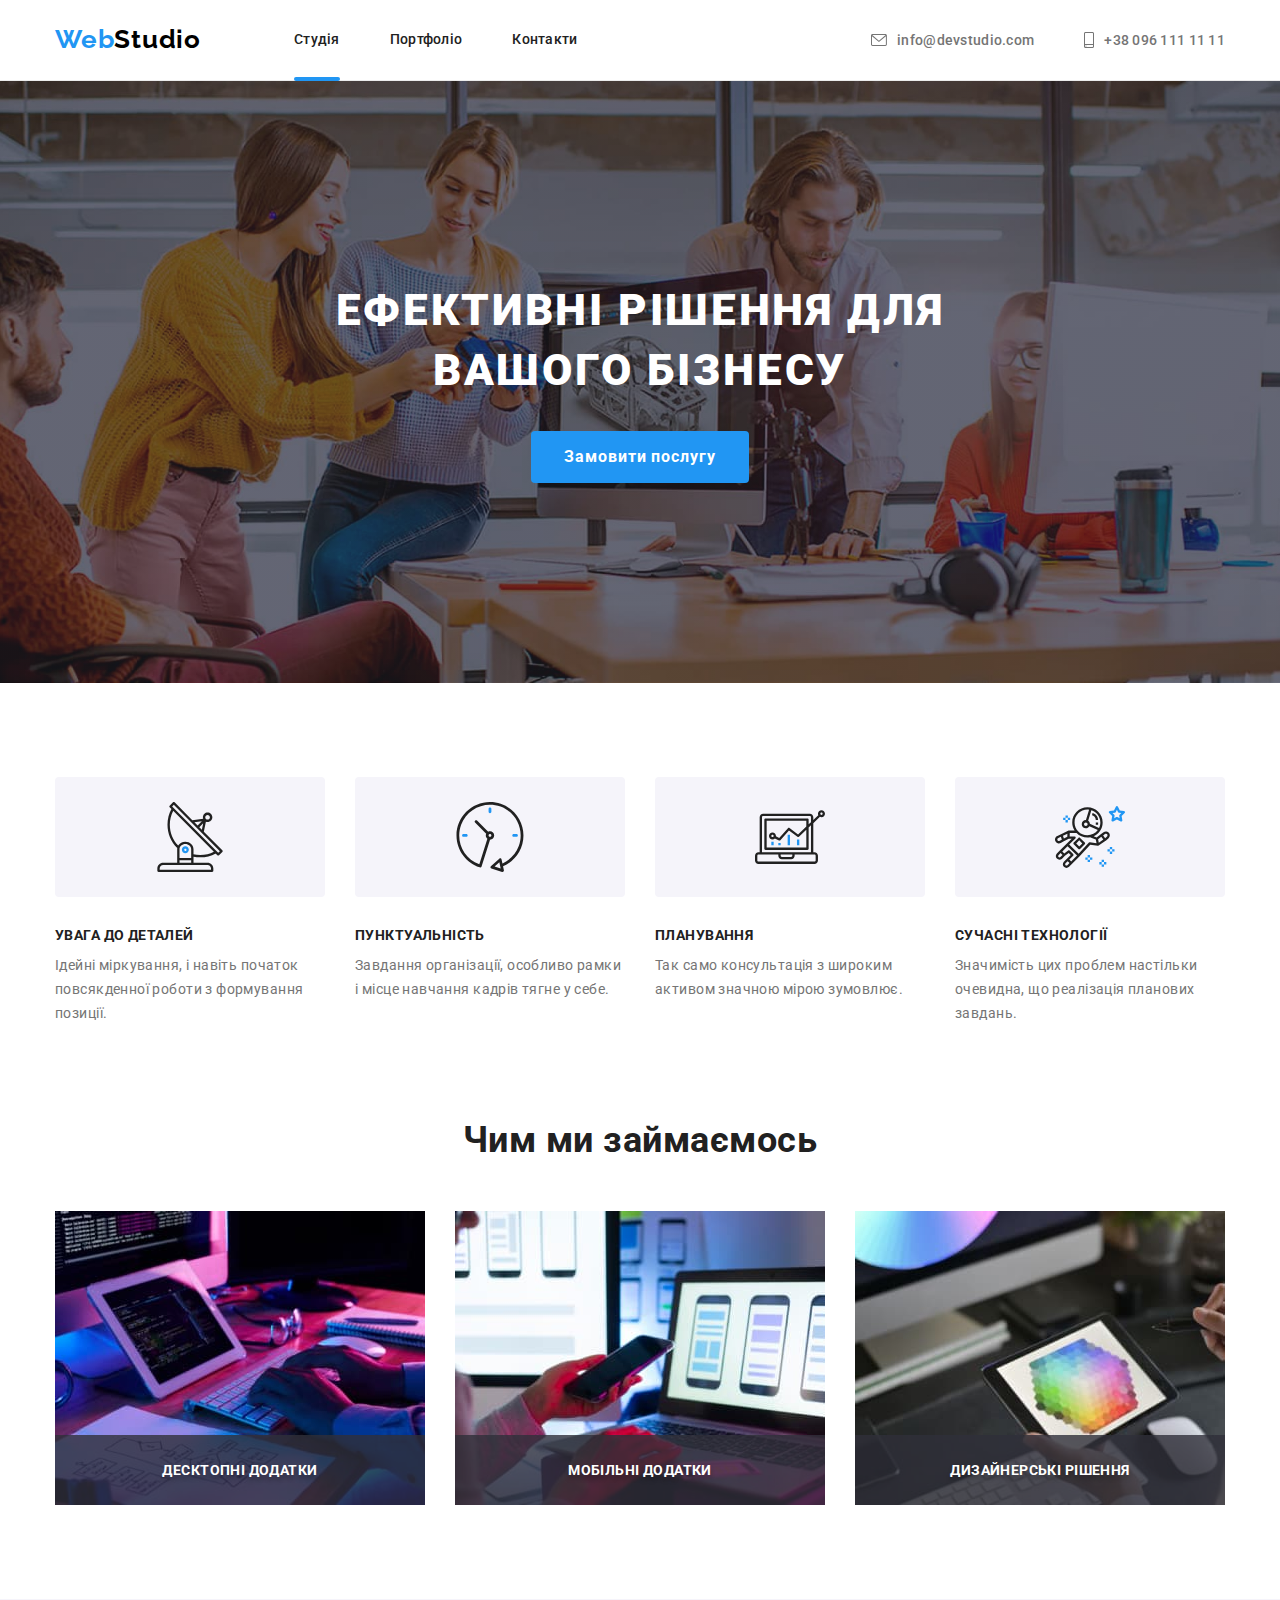
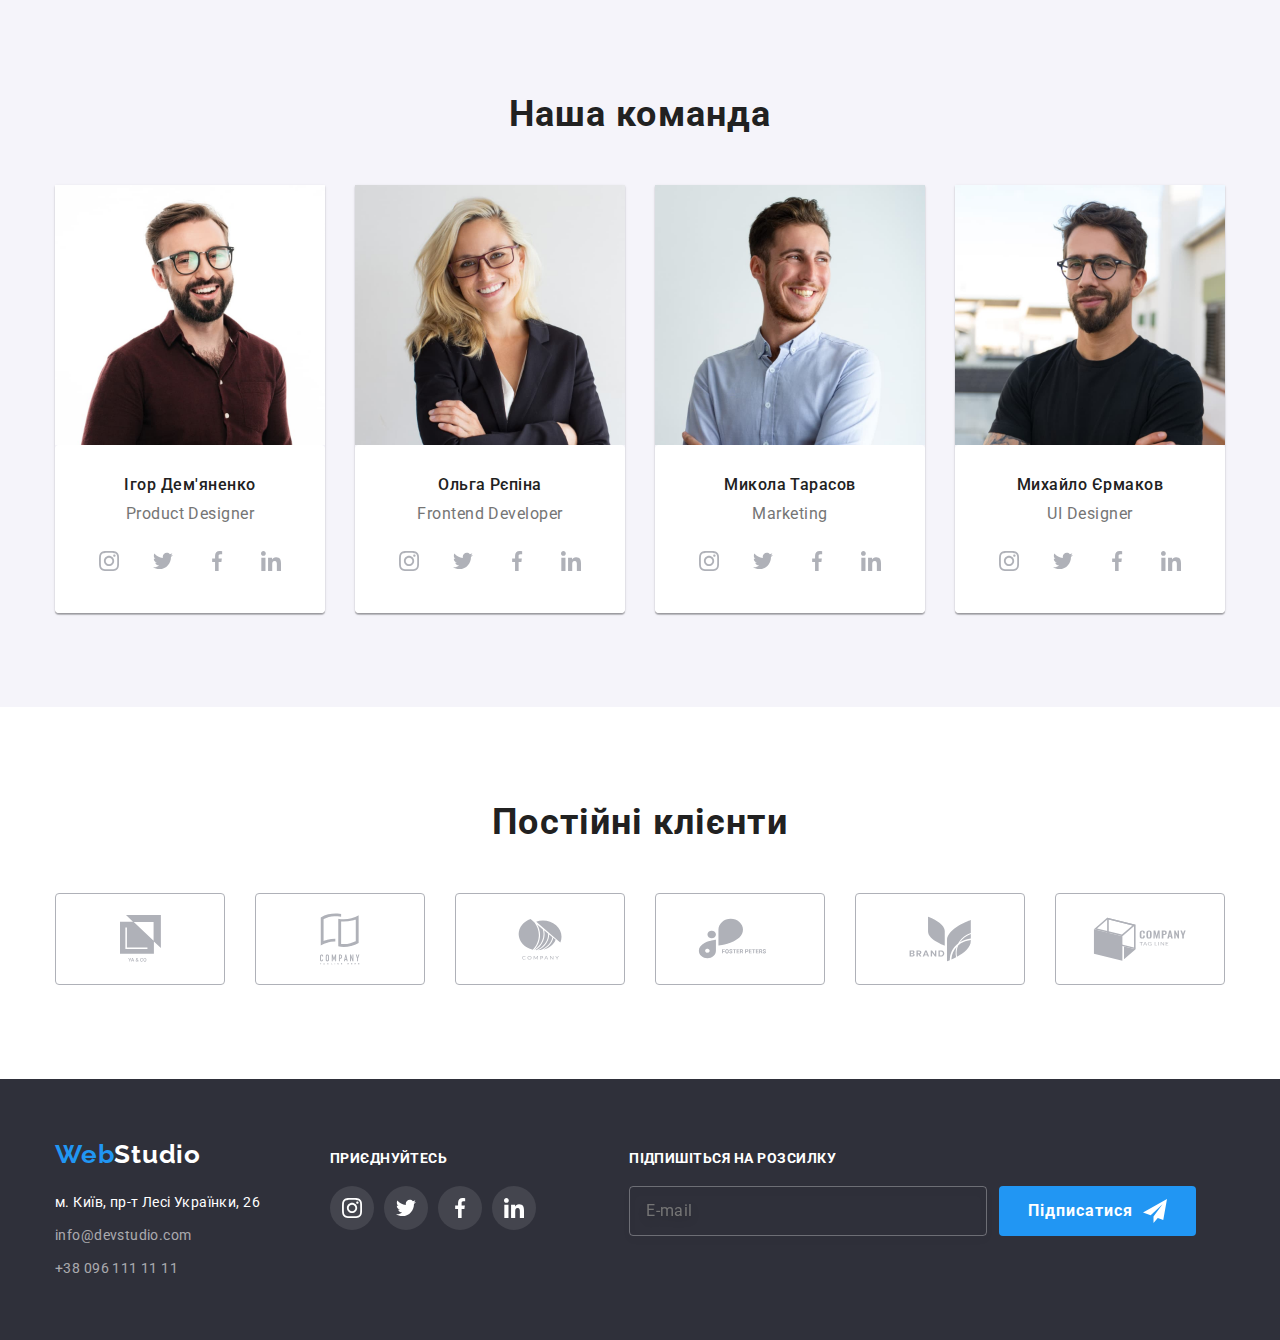
==== commit f8e02390: "del styles.css" ====
--- a/index.html
+++ b/index.html
@@ -19,7 +19,6 @@
     />
     <!-- Стилі -->
     <link rel="stylesheet" href="./css/main.min.css" />
-    <link rel="stylesheet" href="./css/styles.css" />
   </head>
   <body>
     <!--Шапка сайту header-->
--- a/css/main.min.css
+++ b/css/main.min.css
@@ -1 +1 @@
-:root{--primary-text-color: #212121;--secondary-text-color: rgb(117, 117, 117);--white-text-color: #ffffff;--accent-color: rgb(33, 150, 243);--black-logo-color: #000000;--footer-text-color: rgba(255, 255, 255, 0.6);--white-background-color: #ffffff;--head-background-color: #2f303a;--team-background-color: #f5f4fa}.visually-hidden{position:absolute;width:1px;height:1px;margin:-1px;border:0;padding:0;white-space:nowrap;-webkit-clip-path:inset(100%);clip-path:inset(100%);clip:rect(0 0 0 0);overflow:hidden}body{font-family:"Roboto";font-style:normal;letter-spacing:.03em;background-color:var(--white-background-color);color:var(--primary-text-color)}.container{max-width:1200px;padding-left:15px;padding-right:15px;margin-left:auto;margin-right:auto}h1,h2,h3,h4,h5,h6,p{margin:0}ul{list-style:none}a{text-decoration:none}.button,.inlist-button-pholio{cursor:pointer}img{display:block}input,textarea{outline:rgba(0,0,0,0)}.list{margin:0;padding:0;list-style:none}.logo{font-family:"Raleway";font-style:normal;font-weight:700;font-size:26px;line-height:31px;letter-spacing:.03em;color:var(--accent-color)}.logo__dark{color:var(--black-logo-color)}.logo__white{color:var(--white-text-color)}.backdrop{position:fixed;top:0;left:0;width:100%;height:100%;background-color:rgba(0,0,0,.2);opacity:1;-webkit-transition:opacity 250ms cubic-bezier(0.4, 0, 0.2, 1);transition:opacity 250ms cubic-bezier(0.4, 0, 0.2, 1)}.backdrop.is-hidden{opacity:0;pointer-events:none}.backdrop.is-hidden .modal{-webkit-transform:translate(-50%, -50%) scale(1.2);transform:translate(-50%, -50%) scale(1.2)}.modal{position:relative;top:50%;left:50%;border-radius:4px;padding:40px;width:528px;min-height:581px;background-color:var(--white-background-color);-webkit-transform:translate(-50%, -50%) scale(1);transform:translate(-50%, -50%) scale(1);-webkit-transition:-webkit-transform 250ms cubic-bezier(0.4, 0, 0.2, 1);transition:-webkit-transform 250ms cubic-bezier(0.4, 0, 0.2, 1);transition:transform 250ms cubic-bezier(0.4, 0, 0.2, 1);transition:transform 250ms cubic-bezier(0.4, 0, 0.2, 1), -webkit-transform 250ms cubic-bezier(0.4, 0, 0.2, 1)}.modal-close-button{position:absolute;display:-webkit-box;display:-ms-flexbox;display:flex;-webkit-box-align:center;-ms-flex-align:center;align-items:center;-webkit-box-pack:center;-ms-flex-pack:center;justify-content:center;right:8px;top:8px;border-radius:50%;border:1px solid rgba(0,0,0,.1);background-color:rgba(0,0,0,0);width:30px;height:30px;cursor:pointer}.modal-close-button:hover,.modal-close-button:focus{fill:var(--accent-color)}.modal__form-title{display:block;margin-left:auto;margin-right:auto;margin-bottom:12px;font-weight:700;font-size:20px;line-height:23px;text-align:center;letter-spacing:.03em;color:#212121}.form-items{margin-bottom:20px}.form-field{display:block}.form-field{position:relative;display:block}.form-field:not(:last-child){margin-bottom:10px}.form-label{display:block;margin-bottom:4px;color:var(--secondary-text-color);font-size:12px;line-height:14px;letter-spacing:.01em}.form-input{width:100%;height:40px;padding-left:42px;padding-right:42px;border:1px solid rgba(33,33,33,.2);border-radius:4px;-webkit-transition:border 250ms cubic-bezier(0.4, 0, 0.2, 1);transition:border 250ms cubic-bezier(0.4, 0, 0.2, 1)}.form-input:focus{border-color:var(--accent-color)}.form-icon{-webkit-transition:250ms cubic-bezier(0.4, 0, 0.2, 1);transition:250ms cubic-bezier(0.4, 0, 0.2, 1)}.form-input:focus+.form-icon{fill:var(--accent-color)}.form-icon{position:absolute;bottom:11px;left:12px}.form-message{width:100%;height:120px;padding:12px 16px;font-size:12px;line-height:14px;letter-spacing:.01em;border:1px solid rgba(33,33,33,.2);border-radius:4px;resize:none;-webkit-transition:border 250ms cubic-bezier(0.4, 0, 0.2, 1);transition:border 250ms cubic-bezier(0.4, 0, 0.2, 1)}.form-message::-webkit-input-placeholder{font-size:12px;line-height:14px;letter-spacing:.01em;color:rgba(117,117,117,.5)}.form-message::-moz-placeholder{font-size:12px;line-height:14px;letter-spacing:.01em;color:rgba(117,117,117,.5)}.form-message:-ms-input-placeholder{font-size:12px;line-height:14px;letter-spacing:.01em;color:rgba(117,117,117,.5)}.form-message::-ms-input-placeholder{font-size:12px;line-height:14px;letter-spacing:.01em;color:rgba(117,117,117,.5)}.form-message::placeholder{font-size:12px;line-height:14px;letter-spacing:.01em;color:rgba(117,117,117,.5)}.form-message:focus{border-color:var(--accent-color)}.form-agreement{display:-webkit-box;display:-ms-flexbox;display:flex;-webkit-box-align:center;-ms-flex-align:center;align-items:center;-webkit-box-pack:center;-ms-flex-pack:center;justify-content:center;gap:8px;margin-bottom:30px}.form-btn{display:block;min-width:200px;padding-top:10px;padding-bottom:10px;margin-left:auto;margin-right:auto;font-weight:700;font-size:16px;line-height:30px;letter-spacing:.06em;color:var(--white-text-color);border:none;background-color:var(--accent-color);border-radius:4px;cursor:pointer;-webkit-transition:background-color 250ms cubic-bezier(0.4, 0, 0.2, 1),-webkit-box-shadow 250ms cubic-bezier(0.4, 0, 0.2, 1);transition:background-color 250ms cubic-bezier(0.4, 0, 0.2, 1),-webkit-box-shadow 250ms cubic-bezier(0.4, 0, 0.2, 1);transition:background-color 250ms cubic-bezier(0.4, 0, 0.2, 1),box-shadow 250ms cubic-bezier(0.4, 0, 0.2, 1);transition:background-color 250ms cubic-bezier(0.4, 0, 0.2, 1),box-shadow 250ms cubic-bezier(0.4, 0, 0.2, 1),-webkit-box-shadow 250ms cubic-bezier(0.4, 0, 0.2, 1)}.form-btn:hover,.form-btn:focus{background-color:#188ce8;-webkit-box-shadow:0px 4px 4px rgba(0,0,0,.15);box-shadow:0px 4px 4px rgba(0,0,0,.15)}.form-checkbox{position:absolute;opacity:0;-webkit-transform:scale(0);transform:scale(0)}.form-icon-unchecked{-webkit-transition:opacity 250ms cubic-bezier(0.4, 0, 0.2, 1);transition:opacity 250ms cubic-bezier(0.4, 0, 0.2, 1)}.form-checkbox:checked+.form-checkbox-icon .form-icon-unchecked{opacity:0}.form-icon-checked{opacity:0;background:rgba(0,0,0,0);-webkit-transition:opacity 250ms cubic-bezier(0.4, 0, 0.2, 1);transition:opacity 250ms cubic-bezier(0.4, 0, 0.2, 1)}.form-checkbox:checked+.form-checkbox-icon .form-icon-checked{opacity:1;fill:var(--accent-color)}.form-agreement-text{font-size:14px;line-height:24px;letter-spacing:.03em;color:#757575;-webkit-user-select:none;-moz-user-select:none;-ms-user-select:none;user-select:none}.form-agreement-link{text-decoration:underline;text-underline-position:under;color:var(--accent-color)}.button{display:-webkit-box;display:-ms-flexbox;display:flex;-webkit-box-align:center;-ms-flex-align:center;align-items:center;text-align:center;font-weight:700;font-size:16px;line-height:30px;letter-spacing:.06em;background-color:var(--accent-color);color:var(--white-text-color);border:1px solid rgba(0,0,0,0);border-radius:4px;padding:10px 32px;margin:auto;-webkit-transition:background-color 250ms cubic-bezier(0.4, 0, 0.2, 1),color 250ms cubic-bezier(0.4, 0, 0.2, 1);transition:background-color 250ms cubic-bezier(0.4, 0, 0.2, 1),color 250ms cubic-bezier(0.4, 0, 0.2, 1)}.button:hover,.button:focus{background-color:#188ce8;color:var(--white-text-color)}.inlist-button-pholio{margin:auto;padding:6px 22px;font-weight:500;font-size:16px;line-height:26px;text-align:center;letter-spacing:.03em;background-color:var(--team-background-color);color:var(--primary-text-color);border:1px solid rgba(0,0,0,0);border-radius:4px;-webkit-transition:background-color 250ms cubic-bezier(0.4, 0, 0.2, 1),color 250ms cubic-bezier(0.4, 0, 0.2, 1),-webkit-box-shadow 250ms cubic-bezier(0.4, 0, 0.2, 1);transition:background-color 250ms cubic-bezier(0.4, 0, 0.2, 1),color 250ms cubic-bezier(0.4, 0, 0.2, 1),-webkit-box-shadow 250ms cubic-bezier(0.4, 0, 0.2, 1);transition:background-color 250ms cubic-bezier(0.4, 0, 0.2, 1),color 250ms cubic-bezier(0.4, 0, 0.2, 1),box-shadow 250ms cubic-bezier(0.4, 0, 0.2, 1);transition:background-color 250ms cubic-bezier(0.4, 0, 0.2, 1),color 250ms cubic-bezier(0.4, 0, 0.2, 1),box-shadow 250ms cubic-bezier(0.4, 0, 0.2, 1),-webkit-box-shadow 250ms cubic-bezier(0.4, 0, 0.2, 1)}.inlist-button-pholio:hover,.inlist-button-pholio:focus{background-color:var(--accent-color);color:var(--white-text-color);-webkit-box-shadow:0px 3px 1px rgba(0,0,0,.1),0px 1px 2px rgba(0,0,0,.08),0px 2px 2px rgba(0,0,0,.12);box-shadow:0px 3px 1px rgba(0,0,0,.1),0px 1px 2px rgba(0,0,0,.08),0px 2px 2px rgba(0,0,0,.12)}.nav{display:-webkit-box;display:-ms-flexbox;display:flex;-webkit-box-align:center;-ms-flex-align:center;align-items:center;font-weight:500;font-size:14px;line-height:1.14;letter-spacing:.02em;color:var(--primary-text-color)}.nav__list{display:-webkit-box;display:-ms-flexbox;display:flex;-webkit-box-align:center;-ms-flex-align:center;align-items:center;margin-left:93px}.nav__link{position:relative;font-weight:500;font-size:14px;line-height:1.14;letter-spacing:.02em;color:var(--primary-text-color);-webkit-transition:color 250ms cubic-bezier(0.4, 0, 0.2, 1);transition:color 250ms cubic-bezier(0.4, 0, 0.2, 1)}.nav__list .nav__item:not(:last-child){margin-right:50px}.nav__list .nav__link{display:block;padding-top:32px;padding-bottom:32px}.contacts{display:-webkit-box;display:-ms-flexbox;display:flex;margin-left:auto}.contacts .contacts__link+.contacts__link{margin-left:50px}.contacts .contacts__item+.contacts__item{margin-left:50px}.nav__link.nav__link--active::after{position:absolute;display:block;content:"";width:100%;height:4px;border-radius:2px;bottom:-1px;background-color:var(--accent-color)}.contacts__link{display:-webkit-box;display:-ms-flexbox;display:flex;font-weight:500;font-size:14px;line-height:16px;letter-spacing:.02em;-webkit-box-align:center;-ms-flex-align:center;align-items:center;color:var(--secondary-text-color);-webkit-transition:color 250ms cubic-bezier(0.4, 0, 0.2, 1);transition:color 250ms cubic-bezier(0.4, 0, 0.2, 1)}.contacts__icon{margin-right:10px;fill:currentColor}.nav__link:hover,.nav__link:focus,.contacts__link:hover,.contacts__link:focus,.nav__item:hover,.nav__item:focus{color:var(--accent-color)}.nav__item .nav__link--active:visited{color:var(--accent-color)}.socials{display:-webkit-box;display:-ms-flexbox;display:flex;-webkit-box-pack:center;-ms-flex-pack:center;justify-content:center;-webkit-box-align:center;-ms-flex-align:center;align-items:center;gap:10px}.socials__item{width:44px;height:44px}.socials__link{width:100%;height:100%;display:-webkit-box;display:-ms-flexbox;display:flex;-webkit-box-align:center;-ms-flex-align:center;align-items:center;-webkit-box-pack:center;-ms-flex-pack:center;justify-content:center;border-radius:50%;color:#afb1b8;-webkit-transition:background-color 250ms cubic-bezier(0.4, 0, 0.2, 1),color 250ms cubic-bezier(0.4, 0, 0.2, 1);transition:background-color 250ms cubic-bezier(0.4, 0, 0.2, 1),color 250ms cubic-bezier(0.4, 0, 0.2, 1)}.socials__link:hover,.socials__link:focus{color:var(--white-text-color);background-color:var(--accent-color)}.socials__icon{fill:currentColor}.socials__link--secondary{color:var(--white-text-color);background-color:rgba(255,255,255,.1);-webkit-transition:background-color 250ms cubic-bezier(0.4, 0, 0.2, 1),color 250ms cubic-bezier(0.4, 0, 0.2, 1);transition:background-color 250ms cubic-bezier(0.4, 0, 0.2, 1),color 250ms cubic-bezier(0.4, 0, 0.2, 1)}.subscribe__form{margin-left:93px}.subscribe__form-title{display:block;margin-bottom:20px;text-transform:uppercase;font-weight:700;font-size:14px;line-height:1.17;color:var(--white-text-color)}.subscribe__form-field{display:-webkit-box;display:-ms-flexbox;display:flex}.subscribe__form-input{padding:0;padding-left:16px;width:358px;color:rgba(255,255,255,.6);font-size:16px;line-height:1.25;letter-spacing:.03em;background-color:rgba(0,0,0,0);border:1px solid rgba(255,255,255,.3);-webkit-filter:drop-shadow(0px 4px 4px rgba(0, 0, 0, 0.15));filter:drop-shadow(0px 4px 4px rgba(0, 0, 0, 0.15));border-radius:4px;-webkit-transition:border-color 250ms cubic-bezier(0.4, 0, 0.2, 1);transition:border-color 250ms cubic-bezier(0.4, 0, 0.2, 1)}.subscribe__form-input:focus,.subscribe__form-input:focus-visible{border-color:var(--accent-color);outline:var(--accent-color)}.subscribe__form-btn{display:-webkit-box;display:-ms-flexbox;display:flex;-webkit-box-align:center;-ms-flex-align:center;align-items:center;padding:10px 29px;margin-left:12px;font-weight:700;font-size:16px;line-height:30px;letter-spacing:.06em;background-color:var(--accent-color);border:none;border-radius:4px;color:#fff;cursor:pointer;-webkit-transition:background-color 250ms cubic-bezier(0.4, 0, 0.2, 1),-webkit-box-shadow 250ms cubic-bezier(0.4, 0, 0.2, 1);transition:background-color 250ms cubic-bezier(0.4, 0, 0.2, 1),-webkit-box-shadow 250ms cubic-bezier(0.4, 0, 0.2, 1);transition:background-color 250ms cubic-bezier(0.4, 0, 0.2, 1),box-shadow 250ms cubic-bezier(0.4, 0, 0.2, 1);transition:background-color 250ms cubic-bezier(0.4, 0, 0.2, 1),box-shadow 250ms cubic-bezier(0.4, 0, 0.2, 1),-webkit-box-shadow 250ms cubic-bezier(0.4, 0, 0.2, 1)}.subscribe__form-btn:hover,.subscribe__form-btn:focus{background-color:#188ce8;-webkit-box-shadow:0px 4px 4px rgba(0,0,0,.15);box-shadow:0px 4px 4px rgba(0,0,0,.15)}.subscribe__form-btn>.btn__send{margin-left:10px;fill:currentColor}.header{border-bottom:1px solid #ececec}.header__container{display:-webkit-box;display:-ms-flexbox;display:flex;-webkit-box-align:center;-ms-flex-align:center;align-items:center}.hero{background-color:#2f303a;text-align:center;padding-top:200px;padding-bottom:200px;-webkit-box-align:center;-ms-flex-align:center;align-items:center;max-width:1600px;margin-left:auto;margin-right:auto;background-image:-webkit-gradient(linear, left top, right top, from(rgba(47, 48, 58, 0.4)), to(rgba(47, 48, 58, 0.4))),url(../images/imgh1backgr.jpg);background-image:linear-gradient(to right, rgba(47, 48, 58, 0.4), rgba(47, 48, 58, 0.4)),url(../images/imgh1backgr.jpg);background-repeat:no-repeat;background-size:cover;background-position:center}.hero__title{font-weight:900;font-size:44px;line-height:1.36;letter-spacing:.06em;text-transform:uppercase;color:var(--white-text-color);text-align:center;width:696px;margin-left:auto;margin-right:auto;margin-bottom:30px}.clients__title{font-weight:700;font-size:36px;line-height:42px;text-align:center;letter-spacing:.03em;margin-bottom:50px}.clients__list{display:-webkit-box;display:-ms-flexbox;display:flex;gap:30px;-webkit-box-align:center;-ms-flex-align:center;align-items:center}.clients-item{width:170px;height:92px}.client-link{display:-webkit-box;display:-ms-flexbox;display:flex;-webkit-box-align:center;-ms-flex-align:center;align-items:center;-webkit-box-pack:center;-ms-flex-pack:center;justify-content:center;background-position:center;background-repeat:no-repeat;width:170px;height:92px;border:1px solid #afb1b8;border-radius:4px;color:#afb1b8;-webkit-transition:background-color 250ms cubic-bezier(0.4, 0, 0.2, 1),color 250ms cubic-bezier(0.4, 0, 0.2, 1);transition:background-color 250ms cubic-bezier(0.4, 0, 0.2, 1),color 250ms cubic-bezier(0.4, 0, 0.2, 1)}.client-link:hover,.client-link:focus{color:var(--accent-color);border-color:var(--accent-color)}.clients-list__icon{fill:currentColor}.specials__list{display:-webkit-box;display:-ms-flexbox;display:flex;gap:30px}.specials__item{width:270px}.specials__thumb{display:-webkit-box;display:-ms-flexbox;display:flex;-webkit-box-align:center;-ms-flex-align:center;align-items:center;-webkit-box-pack:center;-ms-flex-pack:center;justify-content:center;-webkit-box-orient:vertical;-webkit-box-direction:normal;-ms-flex-direction:column;flex-direction:column;width:270px;height:120px;margin-bottom:30px;border-radius:4px;background-color:var(--team-background-color)}.specials__title{font-weight:700;font-size:14px;line-height:16px;letter-spacing:.03em;text-transform:uppercase;margin-bottom:10px}.specials__text{font-size:14px;line-height:24px;letter-spacing:.03em;color:var(--secondary-text-color)}.work{padding-top:0}.work__title{margin-bottom:50px;font-weight:700;font-size:36px;line-height:1.17;text-align:center;color:var(--primary-text-color)}.work__list{display:-webkit-box;display:-ms-flexbox;display:flex;gap:30px}.item__title-box{position:relative;display:-webkit-box;display:-ms-flexbox;display:flex;-webkit-box-pack:center;-ms-flex-pack:center;justify-content:center;-webkit-box-align:end;-ms-flex-align:end;align-items:flex-end}.work__item-title{display:-webkit-box;display:-ms-flexbox;display:flex;position:absolute;-webkit-box-pack:center;-ms-flex-pack:center;justify-content:center;font-weight:700;font-size:14px;line-height:16px;letter-spacing:.03em;text-transform:uppercase;color:#fff;text-shadow:0px 4px 4px rgba(0,0,0,.25);background-color:rgba(47,48,58,.8);width:100%;padding-top:27px;padding-bottom:27px}.team{background-color:var(--team-background-color)}.team__title{margin-bottom:50px;font-weight:700;font-size:36px;line-height:42px;text-align:center;letter-spacing:.03em;color:var(--primary-text-color)}.team__items{display:-webkit-box;display:-ms-flexbox;display:flex;gap:30px}.team__item{-webkit-box-shadow:0px 1px 3px rgba(0,0,0,.12),0px 1px 1px rgba(0,0,0,.14),0px 2px 1px rgba(0,0,0,.2);box-shadow:0px 1px 3px rgba(0,0,0,.12),0px 1px 1px rgba(0,0,0,.14),0px 2px 1px rgba(0,0,0,.2);border-radius:0px 0px 4px 4px}.team__item-description{background-color:var(--white-background-color);padding-top:30px;padding-bottom:30px;text-align:center;border-radius:4px}.team__item-title{margin-bottom:10px;font-weight:500;font-size:16px;line-height:19px;text-align:center;letter-spacing:.03em;color:var(--primary-text-color)}.team__item-text{font-size:16px;line-height:19px;text-align:center;letter-spacing:.03em;color:var(--secondary-text-color);margin-bottom:16px}.footer{background-color:#2f303a;padding-top:60px;padding-bottom:60px}.footer_wrapper{display:-webkit-box;display:-ms-flexbox;display:flex;-webkit-box-align:baseline;-ms-flex-align:baseline;align-items:baseline}.footer__logo{display:inline-block;margin-bottom:20px}.footer__address-item:not(:last-child){margin-bottom:9px}.footer__address-link{font-size:14px;line-height:24px;letter-spacing:.03em;color:var(--footer-text-color);font-style:normal;-webkit-transition:color 250ms cubic-bezier(0.4, 0, 0.2, 1);transition:color 250ms cubic-bezier(0.4, 0, 0.2, 1)}.footer__address-link:hover,.footer__address-link:focus{color:var(--accent-color)}.accent{color:var(--white-text-color)}.footer__socials{margin-left:70px;width:206px}.footer__socials-title{font-weight:700;font-size:14px;line-height:16px;letter-spacing:.03em;text-transform:uppercase;color:#fff;margin-bottom:20px}.buttons-folio{margin-bottom:50px;text-align:center}.buttons-folio-list{display:-webkit-box;display:-ms-flexbox;display:flex;-webkit-box-pack:center;-ms-flex-pack:center;justify-content:center;gap:8px;margin-bottom:50px}.projects{display:-webkit-box;display:-ms-flexbox;display:flex;-ms-flex-wrap:wrap;flex-wrap:wrap;gap:30px}.all{min-width:73px;padding:6px 25px}.portfolio-link{display:block}.portfolio-link:hover,.portfolio-link:focus{-webkit-box-shadow:1px 4px 6px 0px rgba(0,0,0,.16),0px 4px 4px 0px rgba(0,0,0,.06),0px 1px 1px 0px rgba(0,0,0,.12);box-shadow:1px 4px 6px 0px rgba(0,0,0,.16),0px 4px 4px 0px rgba(0,0,0,.06),0px 1px 1px 0px rgba(0,0,0,.12)}.portfolio-link:hover .portfolio-overlay,.portfolio-link:focus .portfolio-overlay{-webkit-transform:translateY(0);transform:translateY(0)}.portfolio-pictures{padding:20px 24px;border:1px solid #eee;border-top:none}.portfolio-link-photo{position:relative;overflow:hidden}.portfolio-overlay{position:absolute;-webkit-transform:translateY(100%);transform:translateY(100%);width:100%;height:100%;top:0;left:0;padding:63px 24px;font-size:18px;line-height:28px;letter-spacing:.03em;color:#fff;background-color:rgba(33,150,243,.9);-webkit-transition:-webkit-transform 250ms cubic-bezier(0.4, 0, 0.2, 1);transition:-webkit-transform 250ms cubic-bezier(0.4, 0, 0.2, 1);transition:transform 250ms cubic-bezier(0.4, 0, 0.2, 1);transition:transform 250ms cubic-bezier(0.4, 0, 0.2, 1), -webkit-transform 250ms cubic-bezier(0.4, 0, 0.2, 1)}.project-head{font-weight:700;font-size:18px;line-height:36px;letter-spacing:.06em;color:var(--primary-text-color);margin-bottom:4px}.project-info{font-size:16px;line-height:30px;letter-spacing:.03em;color:var(--secondary-text-color)}/*# sourceMappingURL=main.min.css.map */+:root{--primary-text-color: #212121;--secondary-text-color: rgb(117, 117, 117);--white-text-color: #ffffff;--accent-color: rgb(33, 150, 243);--black-logo-color: #000000;--footer-text-color: rgba(255, 255, 255, 0.6);--white-background-color: #ffffff;--head-background-color: #2f303a;--team-background-color: #f5f4fa}.visually-hidden{position:absolute;width:1px;height:1px;margin:-1px;border:0;padding:0;white-space:nowrap;-webkit-clip-path:inset(100%);clip-path:inset(100%);clip:rect(0 0 0 0);overflow:hidden}body{font-family:"Roboto";font-style:normal;letter-spacing:.03em;background-color:var(--white-background-color);color:var(--primary-text-color)}.container{max-width:1200px;padding-left:15px;padding-right:15px;margin-left:auto;margin-right:auto}h1,h2,h3,h4,h5,h6,p{margin:0}ul{list-style:none}a{text-decoration:none}.button,.inlist-button-pholio{cursor:pointer}img{display:block}input,textarea{outline:rgba(0,0,0,0)}.list{margin:0;padding:0;list-style:none}.logo{font-family:"Raleway";font-style:normal;font-weight:700;font-size:26px;line-height:31px;letter-spacing:.03em;color:var(--accent-color)}.logo__dark{color:var(--black-logo-color)}.logo__white{color:var(--white-text-color)}.backdrop{position:fixed;top:0;left:0;width:100%;height:100%;background-color:rgba(0,0,0,.2);opacity:1;-webkit-transition:opacity 250ms cubic-bezier(0.4, 0, 0.2, 1);transition:opacity 250ms cubic-bezier(0.4, 0, 0.2, 1)}.backdrop.is-hidden{opacity:0;pointer-events:none}.backdrop.is-hidden .modal{-webkit-transform:translate(-50%, -50%) scale(1.2);transform:translate(-50%, -50%) scale(1.2)}.modal{position:relative;top:50%;left:50%;border-radius:4px;padding:40px;width:528px;min-height:581px;background-color:var(--white-background-color);-webkit-transform:translate(-50%, -50%) scale(1);transform:translate(-50%, -50%) scale(1);-webkit-transition:-webkit-transform 250ms cubic-bezier(0.4, 0, 0.2, 1);transition:-webkit-transform 250ms cubic-bezier(0.4, 0, 0.2, 1);transition:transform 250ms cubic-bezier(0.4, 0, 0.2, 1);transition:transform 250ms cubic-bezier(0.4, 0, 0.2, 1), -webkit-transform 250ms cubic-bezier(0.4, 0, 0.2, 1)}.modal-close-button{position:absolute;display:-webkit-box;display:-ms-flexbox;display:flex;-webkit-box-align:center;-ms-flex-align:center;align-items:center;-webkit-box-pack:center;-ms-flex-pack:center;justify-content:center;right:8px;top:8px;border-radius:50%;border:1px solid rgba(0,0,0,.1);background-color:rgba(0,0,0,0);width:30px;height:30px;cursor:pointer}.modal-close-button:hover,.modal-close-button:focus{fill:var(--accent-color)}.modal__form-title{display:block;margin-left:auto;margin-right:auto;margin-bottom:12px;font-weight:700;font-size:20px;line-height:23px;text-align:center;letter-spacing:.03em;color:#212121}.form-items{margin-bottom:20px}.form-field{display:block}.form-field{position:relative;display:block}.form-field:not(:last-child){margin-bottom:10px}.form-label{display:block;margin-bottom:4px;color:var(--secondary-text-color);font-size:12px;line-height:14px;letter-spacing:.01em}.form-input{width:100%;height:40px;padding-left:42px;padding-right:42px;border:1px solid rgba(33,33,33,.2);border-radius:4px;-webkit-transition:border 250ms cubic-bezier(0.4, 0, 0.2, 1);transition:border 250ms cubic-bezier(0.4, 0, 0.2, 1)}.form-input:focus{border-color:var(--accent-color)}.form-icon{-webkit-transition:250ms cubic-bezier(0.4, 0, 0.2, 1);transition:250ms cubic-bezier(0.4, 0, 0.2, 1)}.form-input:focus+.form-icon{fill:var(--accent-color)}.form-icon{position:absolute;bottom:11px;left:12px}.form-message{width:100%;height:120px;padding:12px 16px;font-size:12px;line-height:14px;letter-spacing:.01em;border:1px solid rgba(33,33,33,.2);border-radius:4px;resize:none;-webkit-transition:border 250ms cubic-bezier(0.4, 0, 0.2, 1);transition:border 250ms cubic-bezier(0.4, 0, 0.2, 1)}.form-message::-webkit-input-placeholder{font-size:12px;line-height:14px;letter-spacing:.01em;color:rgba(117,117,117,.5)}.form-message::-moz-placeholder{font-size:12px;line-height:14px;letter-spacing:.01em;color:rgba(117,117,117,.5)}.form-message:-ms-input-placeholder{font-size:12px;line-height:14px;letter-spacing:.01em;color:rgba(117,117,117,.5)}.form-message::-ms-input-placeholder{font-size:12px;line-height:14px;letter-spacing:.01em;color:rgba(117,117,117,.5)}.form-message::placeholder{font-size:12px;line-height:14px;letter-spacing:.01em;color:rgba(117,117,117,.5)}.form-message:focus{border-color:var(--accent-color)}.form-agreement{display:-webkit-box;display:-ms-flexbox;display:flex;-webkit-box-align:center;-ms-flex-align:center;align-items:center;-webkit-box-pack:center;-ms-flex-pack:center;justify-content:center;gap:8px;margin-bottom:30px}.form-btn{display:block;min-width:200px;padding-top:10px;padding-bottom:10px;margin-left:auto;margin-right:auto;font-weight:700;font-size:16px;line-height:30px;letter-spacing:.06em;color:var(--white-text-color);border:none;background-color:var(--accent-color);border-radius:4px;cursor:pointer;-webkit-transition:background-color 250ms cubic-bezier(0.4, 0, 0.2, 1),-webkit-box-shadow 250ms cubic-bezier(0.4, 0, 0.2, 1);transition:background-color 250ms cubic-bezier(0.4, 0, 0.2, 1),-webkit-box-shadow 250ms cubic-bezier(0.4, 0, 0.2, 1);transition:background-color 250ms cubic-bezier(0.4, 0, 0.2, 1),box-shadow 250ms cubic-bezier(0.4, 0, 0.2, 1);transition:background-color 250ms cubic-bezier(0.4, 0, 0.2, 1),box-shadow 250ms cubic-bezier(0.4, 0, 0.2, 1),-webkit-box-shadow 250ms cubic-bezier(0.4, 0, 0.2, 1)}.form-btn:hover,.form-btn:focus{background-color:#188ce8;-webkit-box-shadow:0px 4px 4px rgba(0,0,0,.15);box-shadow:0px 4px 4px rgba(0,0,0,.15)}.form-checkbox{position:absolute;opacity:0;-webkit-transform:scale(0);transform:scale(0)}.form-icon-unchecked{-webkit-transition:opacity 250ms cubic-bezier(0.4, 0, 0.2, 1);transition:opacity 250ms cubic-bezier(0.4, 0, 0.2, 1)}.form-checkbox:checked+.form-checkbox-icon .form-icon-unchecked{opacity:0}.form-icon-checked{opacity:0;background:rgba(0,0,0,0);-webkit-transition:opacity 250ms cubic-bezier(0.4, 0, 0.2, 1);transition:opacity 250ms cubic-bezier(0.4, 0, 0.2, 1)}.form-checkbox:checked+.form-checkbox-icon .form-icon-checked{opacity:1;fill:var(--accent-color)}.form-agreement-text{font-size:14px;line-height:24px;letter-spacing:.03em;color:#757575;-webkit-user-select:none;-moz-user-select:none;-ms-user-select:none;user-select:none}.form-agreement-link{text-decoration:underline;text-underline-position:under;color:var(--accent-color)}.button{display:-webkit-box;display:-ms-flexbox;display:flex;-webkit-box-align:center;-ms-flex-align:center;align-items:center;text-align:center;font-weight:700;font-size:16px;line-height:30px;letter-spacing:.06em;background-color:var(--accent-color);color:var(--white-text-color);border:1px solid rgba(0,0,0,0);border-radius:4px;padding:10px 32px;margin:auto;-webkit-transition:background-color 250ms cubic-bezier(0.4, 0, 0.2, 1),color 250ms cubic-bezier(0.4, 0, 0.2, 1);transition:background-color 250ms cubic-bezier(0.4, 0, 0.2, 1),color 250ms cubic-bezier(0.4, 0, 0.2, 1)}.button:hover,.button:focus{background-color:#188ce8;color:var(--white-text-color)}.inlist-button-pholio{margin:auto;padding:6px 22px;font-weight:500;font-size:16px;line-height:26px;text-align:center;letter-spacing:.03em;background-color:var(--team-background-color);color:var(--primary-text-color);border:1px solid rgba(0,0,0,0);border-radius:4px;-webkit-transition:background-color 250ms cubic-bezier(0.4, 0, 0.2, 1),color 250ms cubic-bezier(0.4, 0, 0.2, 1),-webkit-box-shadow 250ms cubic-bezier(0.4, 0, 0.2, 1);transition:background-color 250ms cubic-bezier(0.4, 0, 0.2, 1),color 250ms cubic-bezier(0.4, 0, 0.2, 1),-webkit-box-shadow 250ms cubic-bezier(0.4, 0, 0.2, 1);transition:background-color 250ms cubic-bezier(0.4, 0, 0.2, 1),color 250ms cubic-bezier(0.4, 0, 0.2, 1),box-shadow 250ms cubic-bezier(0.4, 0, 0.2, 1);transition:background-color 250ms cubic-bezier(0.4, 0, 0.2, 1),color 250ms cubic-bezier(0.4, 0, 0.2, 1),box-shadow 250ms cubic-bezier(0.4, 0, 0.2, 1),-webkit-box-shadow 250ms cubic-bezier(0.4, 0, 0.2, 1)}.inlist-button-pholio:hover,.inlist-button-pholio:focus{background-color:var(--accent-color);color:var(--white-text-color);-webkit-box-shadow:0px 3px 1px rgba(0,0,0,.1),0px 1px 2px rgba(0,0,0,.08),0px 2px 2px rgba(0,0,0,.12);box-shadow:0px 3px 1px rgba(0,0,0,.1),0px 1px 2px rgba(0,0,0,.08),0px 2px 2px rgba(0,0,0,.12)}.nav{display:-webkit-box;display:-ms-flexbox;display:flex;-webkit-box-align:center;-ms-flex-align:center;align-items:center;font-weight:500;font-size:14px;line-height:1.14;letter-spacing:.02em;color:var(--primary-text-color)}.nav__list{display:-webkit-box;display:-ms-flexbox;display:flex;-webkit-box-align:center;-ms-flex-align:center;align-items:center;margin-left:93px}.nav__link{position:relative;font-weight:500;font-size:14px;line-height:1.14;letter-spacing:.02em;color:var(--primary-text-color);-webkit-transition:color 250ms cubic-bezier(0.4, 0, 0.2, 1);transition:color 250ms cubic-bezier(0.4, 0, 0.2, 1)}.nav__list .nav__item:not(:last-child){margin-right:50px}.nav__list .nav__link{display:block;padding-top:32px;padding-bottom:32px}.contacts{display:-webkit-box;display:-ms-flexbox;display:flex;margin-left:auto}.contacts .contacts__link+.contacts__link{margin-left:50px}.contacts .contacts__item+.contacts__item{margin-left:50px}.nav__link.nav__link--active::after{position:absolute;display:block;content:"";width:100%;height:4px;border-radius:2px;bottom:-1px;background-color:var(--accent-color)}.contacts__link{display:-webkit-box;display:-ms-flexbox;display:flex;font-weight:500;font-size:14px;line-height:16px;letter-spacing:.02em;-webkit-box-align:center;-ms-flex-align:center;align-items:center;color:var(--secondary-text-color);-webkit-transition:color 250ms cubic-bezier(0.4, 0, 0.2, 1);transition:color 250ms cubic-bezier(0.4, 0, 0.2, 1)}.contacts__icon{margin-right:10px;fill:currentColor}.nav__link:hover,.nav__link:focus,.contacts__link:hover,.contacts__link:focus,.nav__item:hover,.nav__item:focus{color:var(--accent-color)}.nav__item .nav__link--active:visited{color:var(--accent-color)}.socials{display:-webkit-box;display:-ms-flexbox;display:flex;-webkit-box-pack:center;-ms-flex-pack:center;justify-content:center;-webkit-box-align:center;-ms-flex-align:center;align-items:center;gap:10px}.socials__item{width:44px;height:44px}.socials__link{width:100%;height:100%;display:-webkit-box;display:-ms-flexbox;display:flex;-webkit-box-align:center;-ms-flex-align:center;align-items:center;-webkit-box-pack:center;-ms-flex-pack:center;justify-content:center;border-radius:50%;color:#afb1b8;-webkit-transition:background-color 250ms cubic-bezier(0.4, 0, 0.2, 1),color 250ms cubic-bezier(0.4, 0, 0.2, 1);transition:background-color 250ms cubic-bezier(0.4, 0, 0.2, 1),color 250ms cubic-bezier(0.4, 0, 0.2, 1)}.socials__link:hover,.socials__link:focus{color:var(--white-text-color);background-color:var(--accent-color)}.socials__icon{fill:currentColor}.socials__link--secondary{color:var(--white-text-color);background-color:rgba(255,255,255,.1);-webkit-transition:background-color 250ms cubic-bezier(0.4, 0, 0.2, 1),color 250ms cubic-bezier(0.4, 0, 0.2, 1);transition:background-color 250ms cubic-bezier(0.4, 0, 0.2, 1),color 250ms cubic-bezier(0.4, 0, 0.2, 1)}.subscribe__form{margin-left:93px}.subscribe__form-title{display:block;margin-bottom:20px;text-transform:uppercase;font-weight:700;font-size:14px;line-height:1.17;color:var(--white-text-color)}.subscribe__form-field{display:-webkit-box;display:-ms-flexbox;display:flex}.subscribe__form-input{padding:0;padding-left:16px;width:358px;color:rgba(255,255,255,.6);font-size:16px;line-height:1.25;letter-spacing:.03em;background-color:rgba(0,0,0,0);border:1px solid rgba(255,255,255,.3);-webkit-filter:drop-shadow(0px 4px 4px rgba(0, 0, 0, 0.15));filter:drop-shadow(0px 4px 4px rgba(0, 0, 0, 0.15));border-radius:4px;-webkit-transition:border-color 250ms cubic-bezier(0.4, 0, 0.2, 1);transition:border-color 250ms cubic-bezier(0.4, 0, 0.2, 1)}.subscribe__form-input:focus,.subscribe__form-input:focus-visible{border-color:var(--accent-color);outline:var(--accent-color)}.subscribe__form-btn{display:-webkit-box;display:-ms-flexbox;display:flex;-webkit-box-align:center;-ms-flex-align:center;align-items:center;padding:10px 29px;margin-left:12px;font-weight:700;font-size:16px;line-height:30px;letter-spacing:.06em;background-color:var(--accent-color);border:none;border-radius:4px;color:#fff;cursor:pointer;-webkit-transition:background-color 250ms cubic-bezier(0.4, 0, 0.2, 1),-webkit-box-shadow 250ms cubic-bezier(0.4, 0, 0.2, 1);transition:background-color 250ms cubic-bezier(0.4, 0, 0.2, 1),-webkit-box-shadow 250ms cubic-bezier(0.4, 0, 0.2, 1);transition:background-color 250ms cubic-bezier(0.4, 0, 0.2, 1),box-shadow 250ms cubic-bezier(0.4, 0, 0.2, 1);transition:background-color 250ms cubic-bezier(0.4, 0, 0.2, 1),box-shadow 250ms cubic-bezier(0.4, 0, 0.2, 1),-webkit-box-shadow 250ms cubic-bezier(0.4, 0, 0.2, 1)}.subscribe__form-btn:hover,.subscribe__form-btn:focus{background-color:#188ce8;-webkit-box-shadow:0px 4px 4px rgba(0,0,0,.15);box-shadow:0px 4px 4px rgba(0,0,0,.15)}.subscribe__form-btn>.btn__send{margin-left:10px;fill:currentColor}.header{border-bottom:1px solid #ececec}.header__container{display:-webkit-box;display:-ms-flexbox;display:flex;-webkit-box-align:center;-ms-flex-align:center;align-items:center}.hero{padding-top:200px;padding-bottom:200px;background-color:#2f303a;text-align:center;-webkit-box-align:center;-ms-flex-align:center;align-items:center;max-width:1600px;margin-left:auto;margin-right:auto;background-image:-webkit-gradient(linear, left top, right top, from(rgba(47, 48, 58, 0.4)), to(rgba(47, 48, 58, 0.4))),url(../images/imgh1backgr.jpg);background-image:linear-gradient(to right, rgba(47, 48, 58, 0.4), rgba(47, 48, 58, 0.4)),url(../images/imgh1backgr.jpg);background-repeat:no-repeat;background-size:cover;background-position:center}.hero__title{font-weight:900;font-size:44px;line-height:1.36;letter-spacing:.06em;text-transform:uppercase;color:var(--white-text-color);text-align:center;width:696px;margin-left:auto;margin-right:auto;margin-bottom:30px}.clients{padding-top:94px;padding-bottom:94px}.clients__title{font-weight:700;font-size:36px;line-height:42px;text-align:center;letter-spacing:.03em;margin-bottom:50px}.clients__list{display:-webkit-box;display:-ms-flexbox;display:flex;gap:30px;-webkit-box-align:center;-ms-flex-align:center;align-items:center}.clients-item{width:170px;height:92px}.client-link{display:-webkit-box;display:-ms-flexbox;display:flex;-webkit-box-align:center;-ms-flex-align:center;align-items:center;-webkit-box-pack:center;-ms-flex-pack:center;justify-content:center;background-position:center;background-repeat:no-repeat;width:170px;height:92px;border:1px solid #afb1b8;border-radius:4px;color:#afb1b8;-webkit-transition:background-color 250ms cubic-bezier(0.4, 0, 0.2, 1),color 250ms cubic-bezier(0.4, 0, 0.2, 1);transition:background-color 250ms cubic-bezier(0.4, 0, 0.2, 1),color 250ms cubic-bezier(0.4, 0, 0.2, 1)}.client-link:hover,.client-link:focus{color:var(--accent-color);border-color:var(--accent-color)}.clients-list__icon{fill:currentColor}.specials{padding-top:94px;padding-bottom:0}.specials__list{display:-webkit-box;display:-ms-flexbox;display:flex;gap:30px}.specials__item{width:270px}.specials__thumb{display:-webkit-box;display:-ms-flexbox;display:flex;-webkit-box-align:center;-ms-flex-align:center;align-items:center;-webkit-box-pack:center;-ms-flex-pack:center;justify-content:center;-webkit-box-orient:vertical;-webkit-box-direction:normal;-ms-flex-direction:column;flex-direction:column;width:270px;height:120px;margin-bottom:30px;border-radius:4px;background-color:var(--team-background-color)}.specials__title{font-weight:700;font-size:14px;line-height:16px;letter-spacing:.03em;text-transform:uppercase;margin-bottom:10px}.specials__text{font-size:14px;line-height:24px;letter-spacing:.03em;color:var(--secondary-text-color)}.work{padding-top:0;padding-top:94px;padding-bottom:94px}.work__title{margin-bottom:50px;font-weight:700;font-size:36px;line-height:1.17;text-align:center;color:var(--primary-text-color)}.work__list{display:-webkit-box;display:-ms-flexbox;display:flex;gap:30px}.item__title-box{position:relative;display:-webkit-box;display:-ms-flexbox;display:flex;-webkit-box-pack:center;-ms-flex-pack:center;justify-content:center;-webkit-box-align:end;-ms-flex-align:end;align-items:flex-end}.work__item-title{display:-webkit-box;display:-ms-flexbox;display:flex;position:absolute;-webkit-box-pack:center;-ms-flex-pack:center;justify-content:center;font-weight:700;font-size:14px;line-height:16px;letter-spacing:.03em;text-transform:uppercase;color:#fff;text-shadow:0px 4px 4px rgba(0,0,0,.25);background-color:rgba(47,48,58,.8);width:100%;padding-top:27px;padding-bottom:27px}.team{background-color:var(--team-background-color);padding-top:94px;padding-bottom:94px}.team__title{margin-bottom:50px;font-weight:700;font-size:36px;line-height:42px;text-align:center;letter-spacing:.03em;color:var(--primary-text-color)}.team__items{display:-webkit-box;display:-ms-flexbox;display:flex;gap:30px}.team__item{-webkit-box-shadow:0px 1px 3px rgba(0,0,0,.12),0px 1px 1px rgba(0,0,0,.14),0px 2px 1px rgba(0,0,0,.2);box-shadow:0px 1px 3px rgba(0,0,0,.12),0px 1px 1px rgba(0,0,0,.14),0px 2px 1px rgba(0,0,0,.2);border-radius:0px 0px 4px 4px}.team__item-description{background-color:var(--white-background-color);padding-top:30px;padding-bottom:30px;text-align:center;border-radius:4px}.team__item-title{margin-bottom:10px;font-weight:500;font-size:16px;line-height:19px;text-align:center;letter-spacing:.03em;color:var(--primary-text-color)}.team__item-text{font-size:16px;line-height:19px;text-align:center;letter-spacing:.03em;color:var(--secondary-text-color);margin-bottom:16px}.footer{background-color:#2f303a;padding-top:60px;padding-bottom:60px}.footer_wrapper{display:-webkit-box;display:-ms-flexbox;display:flex;-webkit-box-align:baseline;-ms-flex-align:baseline;align-items:baseline}.footer__logo{display:inline-block;margin-bottom:20px}.footer__address-item:not(:last-child){margin-bottom:9px}.footer__address-link{font-size:14px;line-height:24px;letter-spacing:.03em;color:var(--footer-text-color);font-style:normal;-webkit-transition:color 250ms cubic-bezier(0.4, 0, 0.2, 1);transition:color 250ms cubic-bezier(0.4, 0, 0.2, 1)}.footer__address-link:hover,.footer__address-link:focus{color:var(--accent-color)}.accent{color:var(--white-text-color)}.footer__socials{margin-left:70px;width:206px}.footer__socials-title{font-weight:700;font-size:14px;line-height:16px;letter-spacing:.03em;text-transform:uppercase;color:#fff;margin-bottom:20px}.portpholio{padding-top:94px;padding-bottom:94px}.buttons-folio{margin-bottom:50px;text-align:center}.buttons-folio-list{display:-webkit-box;display:-ms-flexbox;display:flex;-webkit-box-pack:center;-ms-flex-pack:center;justify-content:center;gap:8px;margin-bottom:50px}.projects{display:-webkit-box;display:-ms-flexbox;display:flex;-ms-flex-wrap:wrap;flex-wrap:wrap;gap:30px}.all{min-width:73px;padding:6px 25px}.portfolio-link{display:block}.portfolio-link:hover,.portfolio-link:focus{-webkit-box-shadow:1px 4px 6px 0px rgba(0,0,0,.16),0px 4px 4px 0px rgba(0,0,0,.06),0px 1px 1px 0px rgba(0,0,0,.12);box-shadow:1px 4px 6px 0px rgba(0,0,0,.16),0px 4px 4px 0px rgba(0,0,0,.06),0px 1px 1px 0px rgba(0,0,0,.12)}.portfolio-link:hover .portfolio-overlay,.portfolio-link:focus .portfolio-overlay{-webkit-transform:translateY(0);transform:translateY(0)}.portfolio-pictures{padding:20px 24px;border:1px solid #eee;border-top:none}.portfolio-link-photo{position:relative;overflow:hidden}.portfolio-overlay{position:absolute;-webkit-transform:translateY(100%);transform:translateY(100%);width:100%;height:100%;top:0;left:0;padding:63px 24px;font-size:18px;line-height:28px;letter-spacing:.03em;color:#fff;background-color:rgba(33,150,243,.9);-webkit-transition:-webkit-transform 250ms cubic-bezier(0.4, 0, 0.2, 1);transition:-webkit-transform 250ms cubic-bezier(0.4, 0, 0.2, 1);transition:transform 250ms cubic-bezier(0.4, 0, 0.2, 1);transition:transform 250ms cubic-bezier(0.4, 0, 0.2, 1), -webkit-transform 250ms cubic-bezier(0.4, 0, 0.2, 1)}.project-head{font-weight:700;font-size:18px;line-height:36px;letter-spacing:.06em;color:var(--primary-text-color);margin-bottom:4px}.project-info{font-size:16px;line-height:30px;letter-spacing:.03em;color:var(--secondary-text-color)}/*# sourceMappingURL=main.min.css.map */